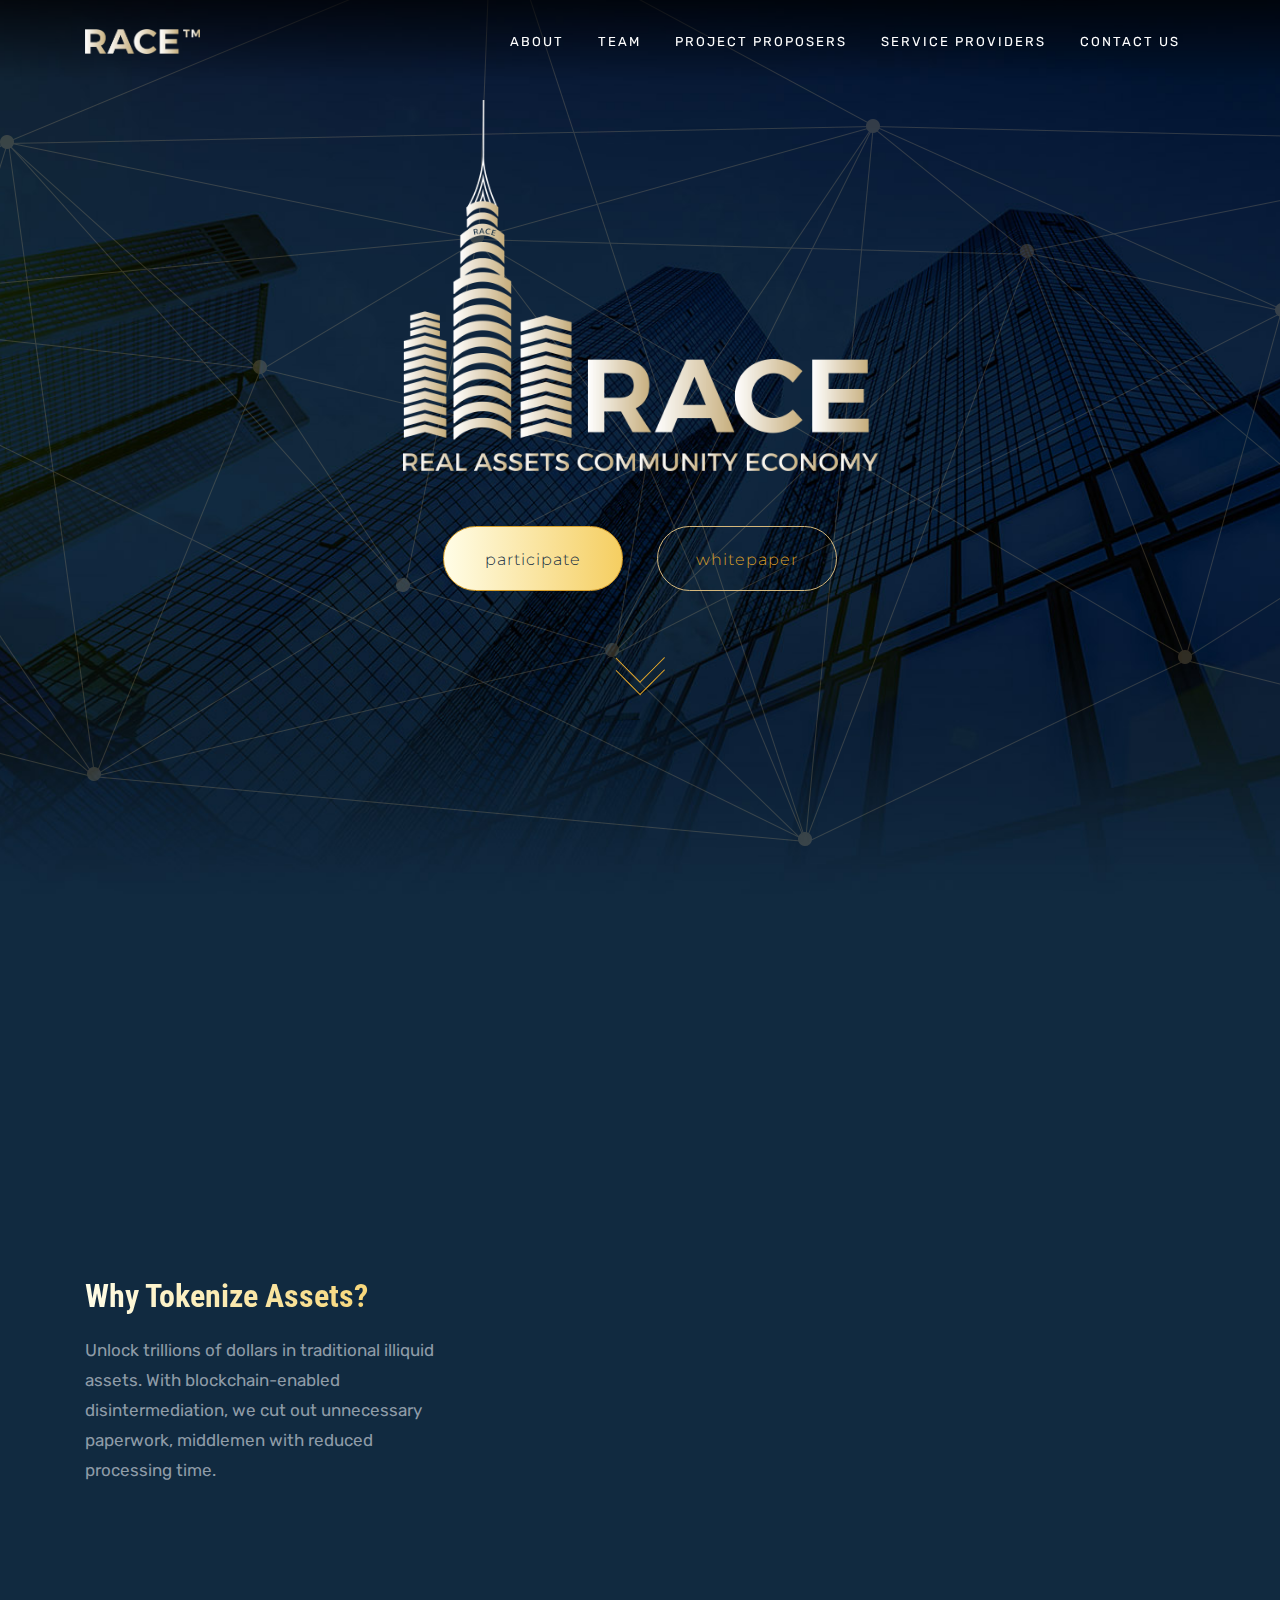
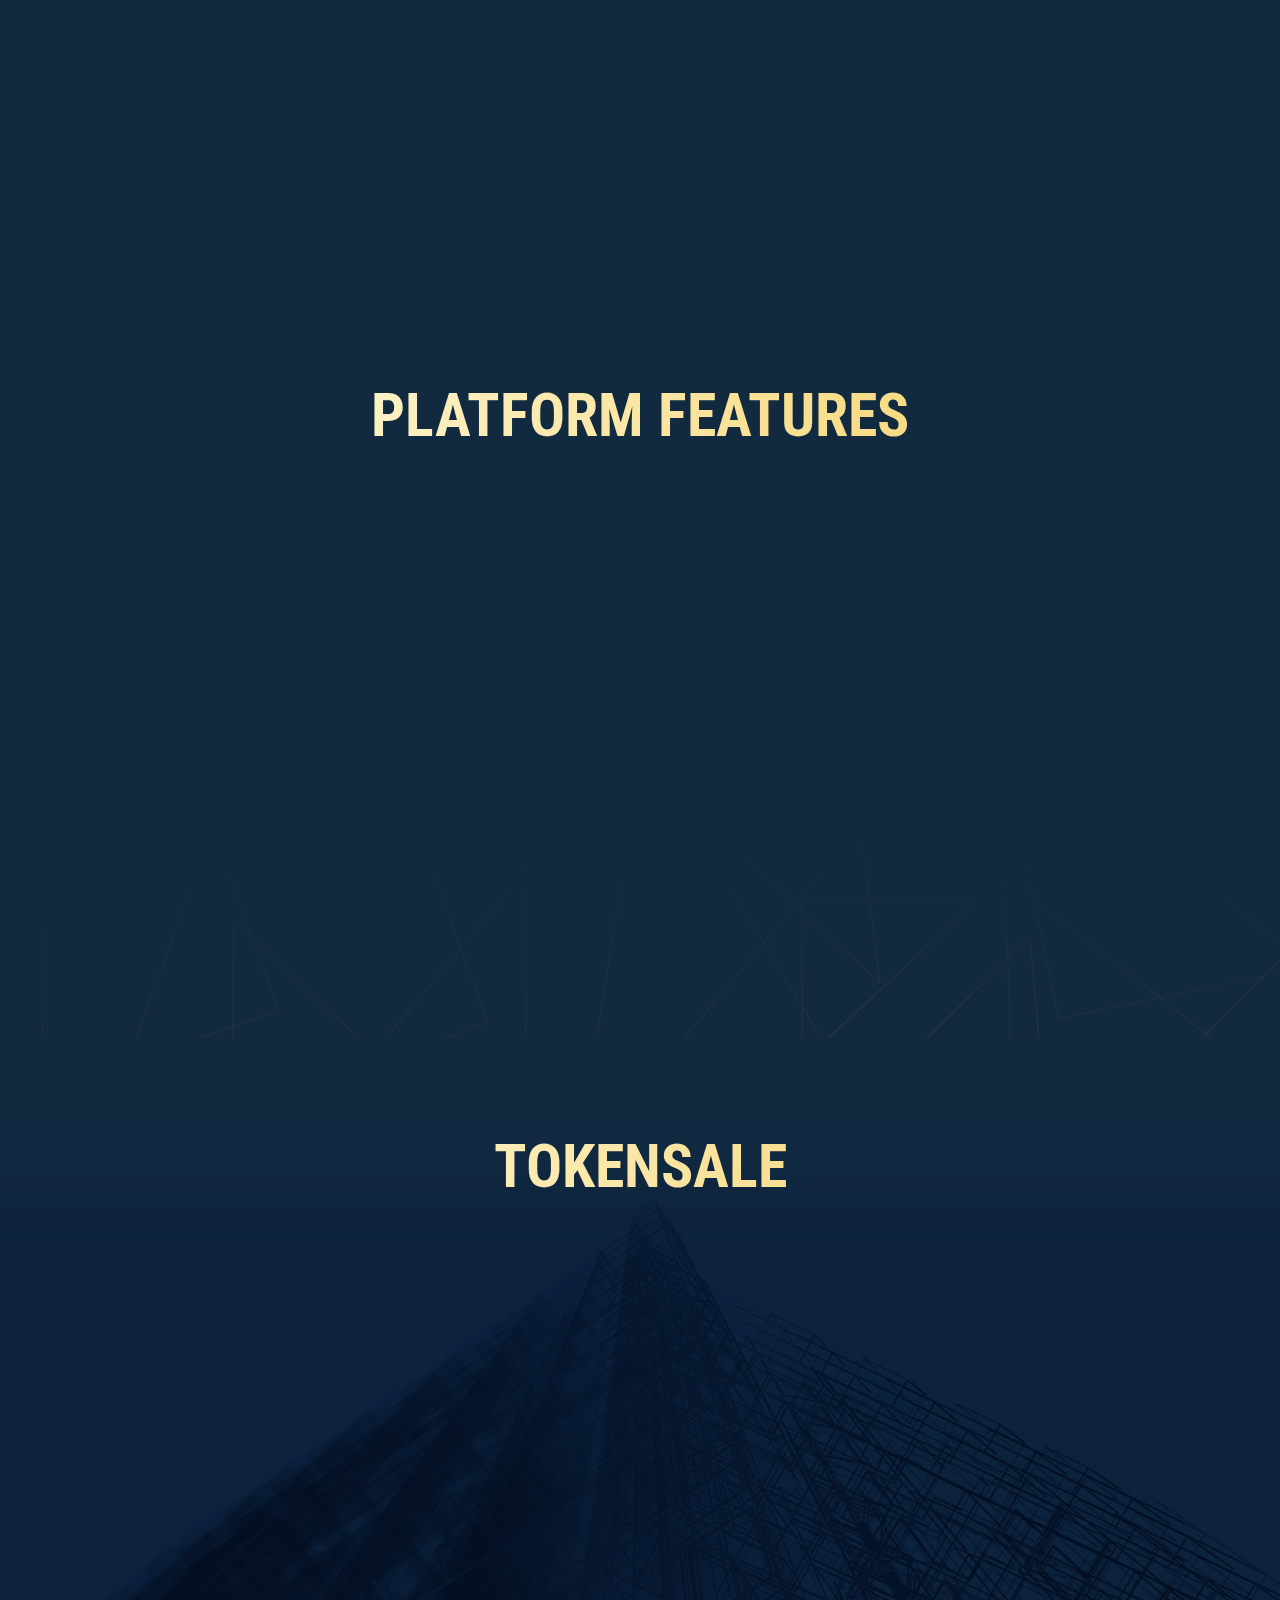
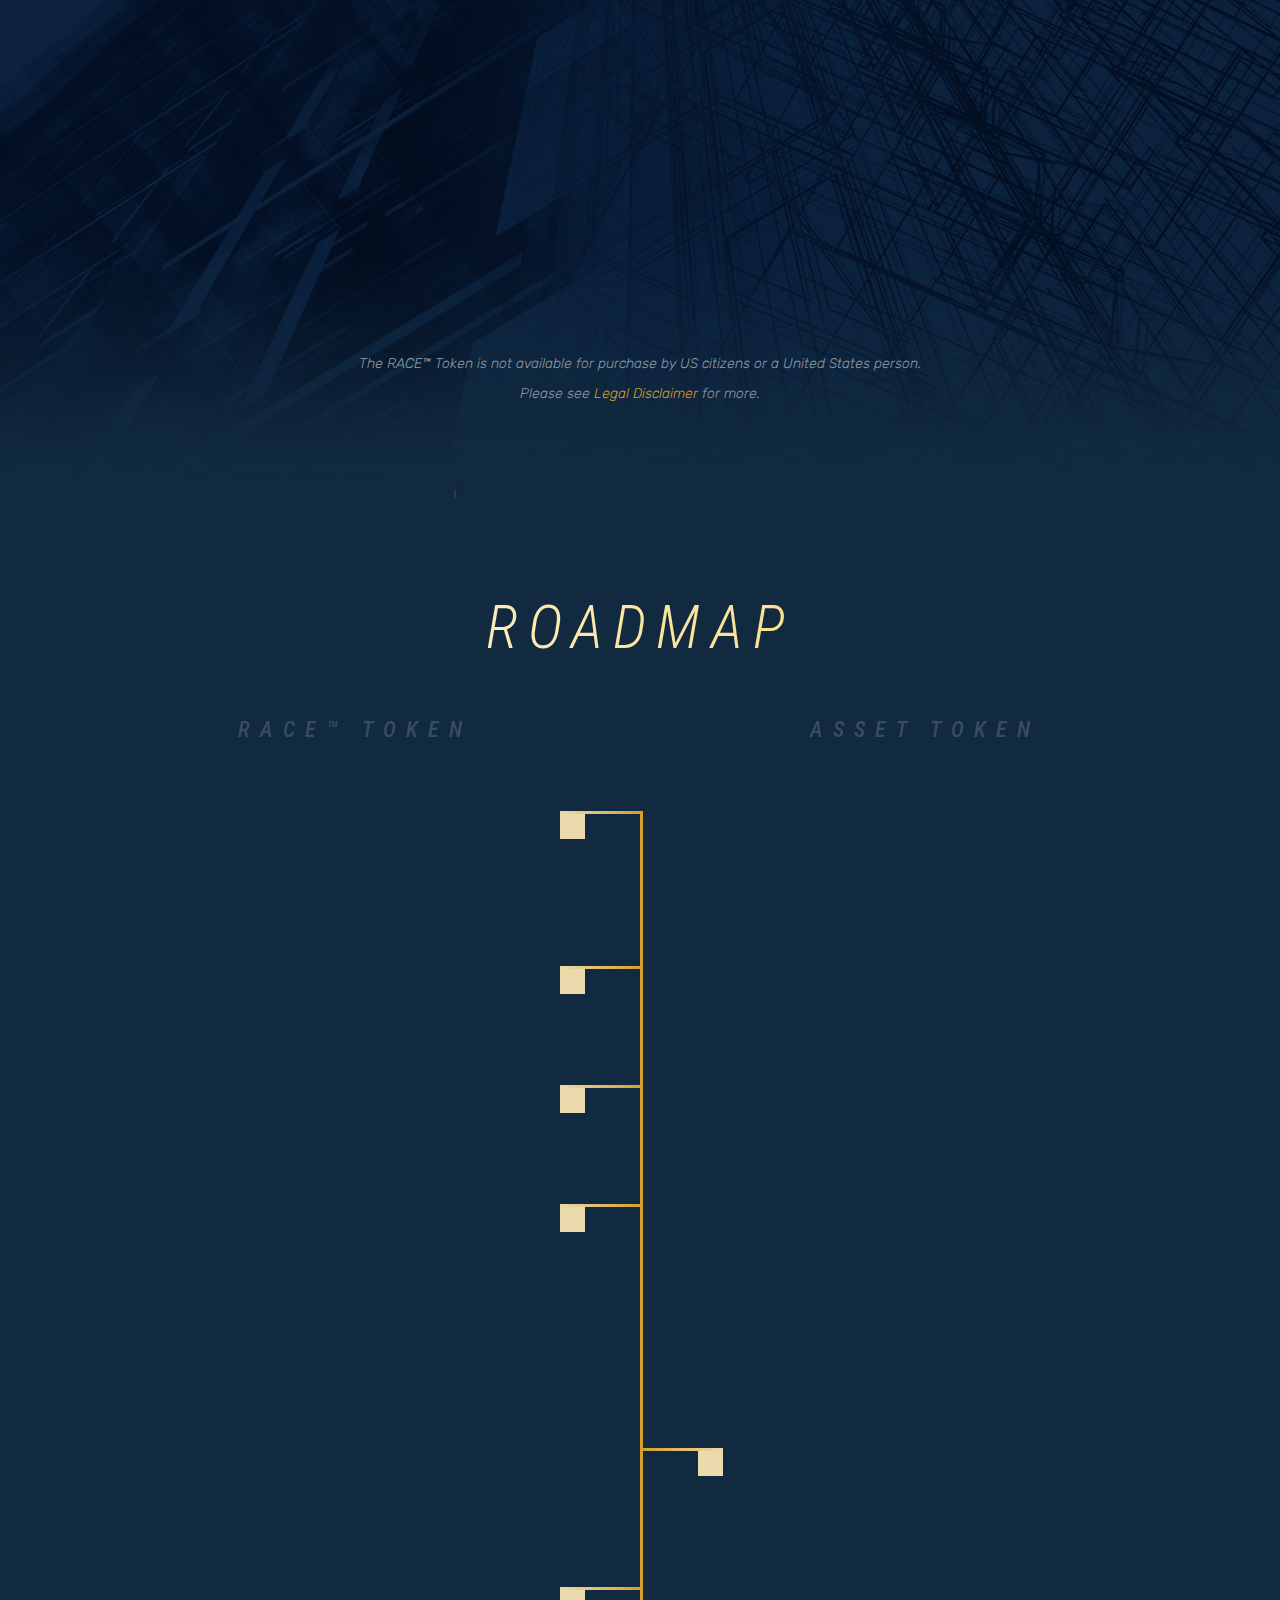
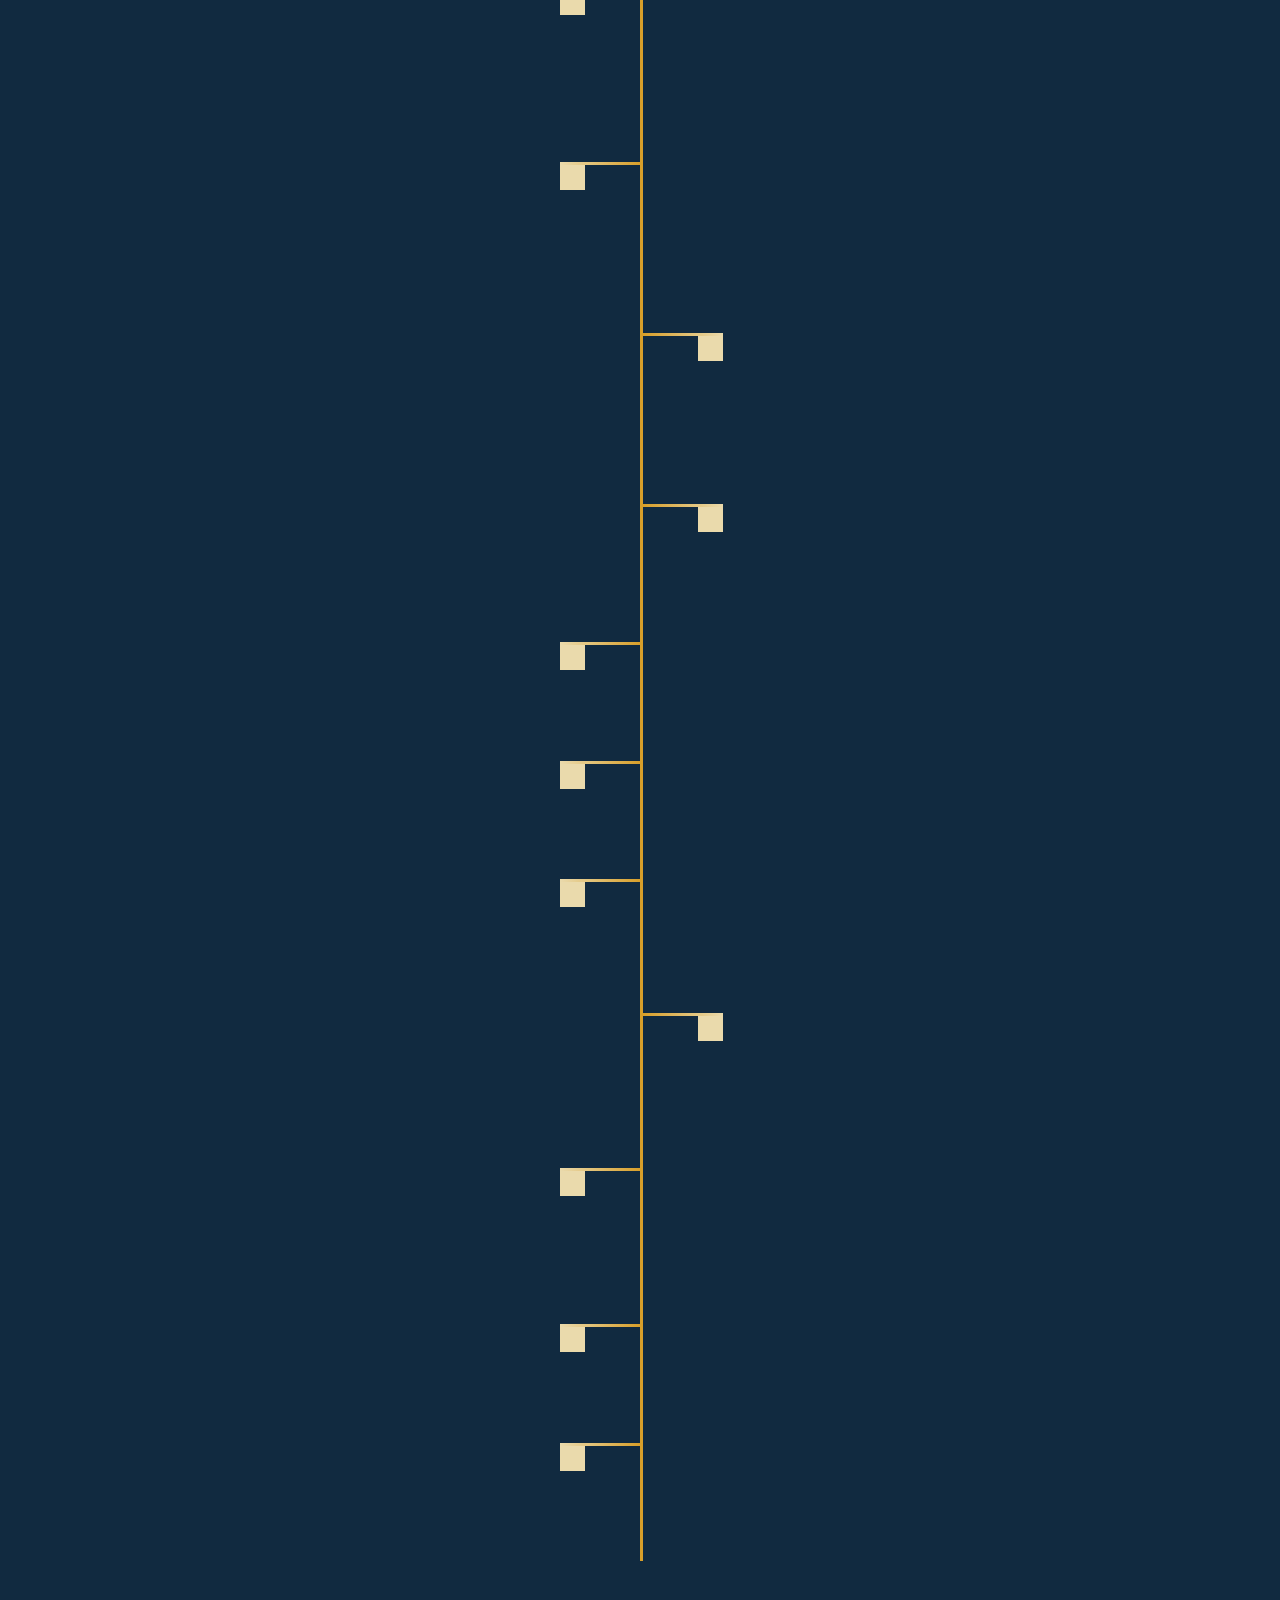
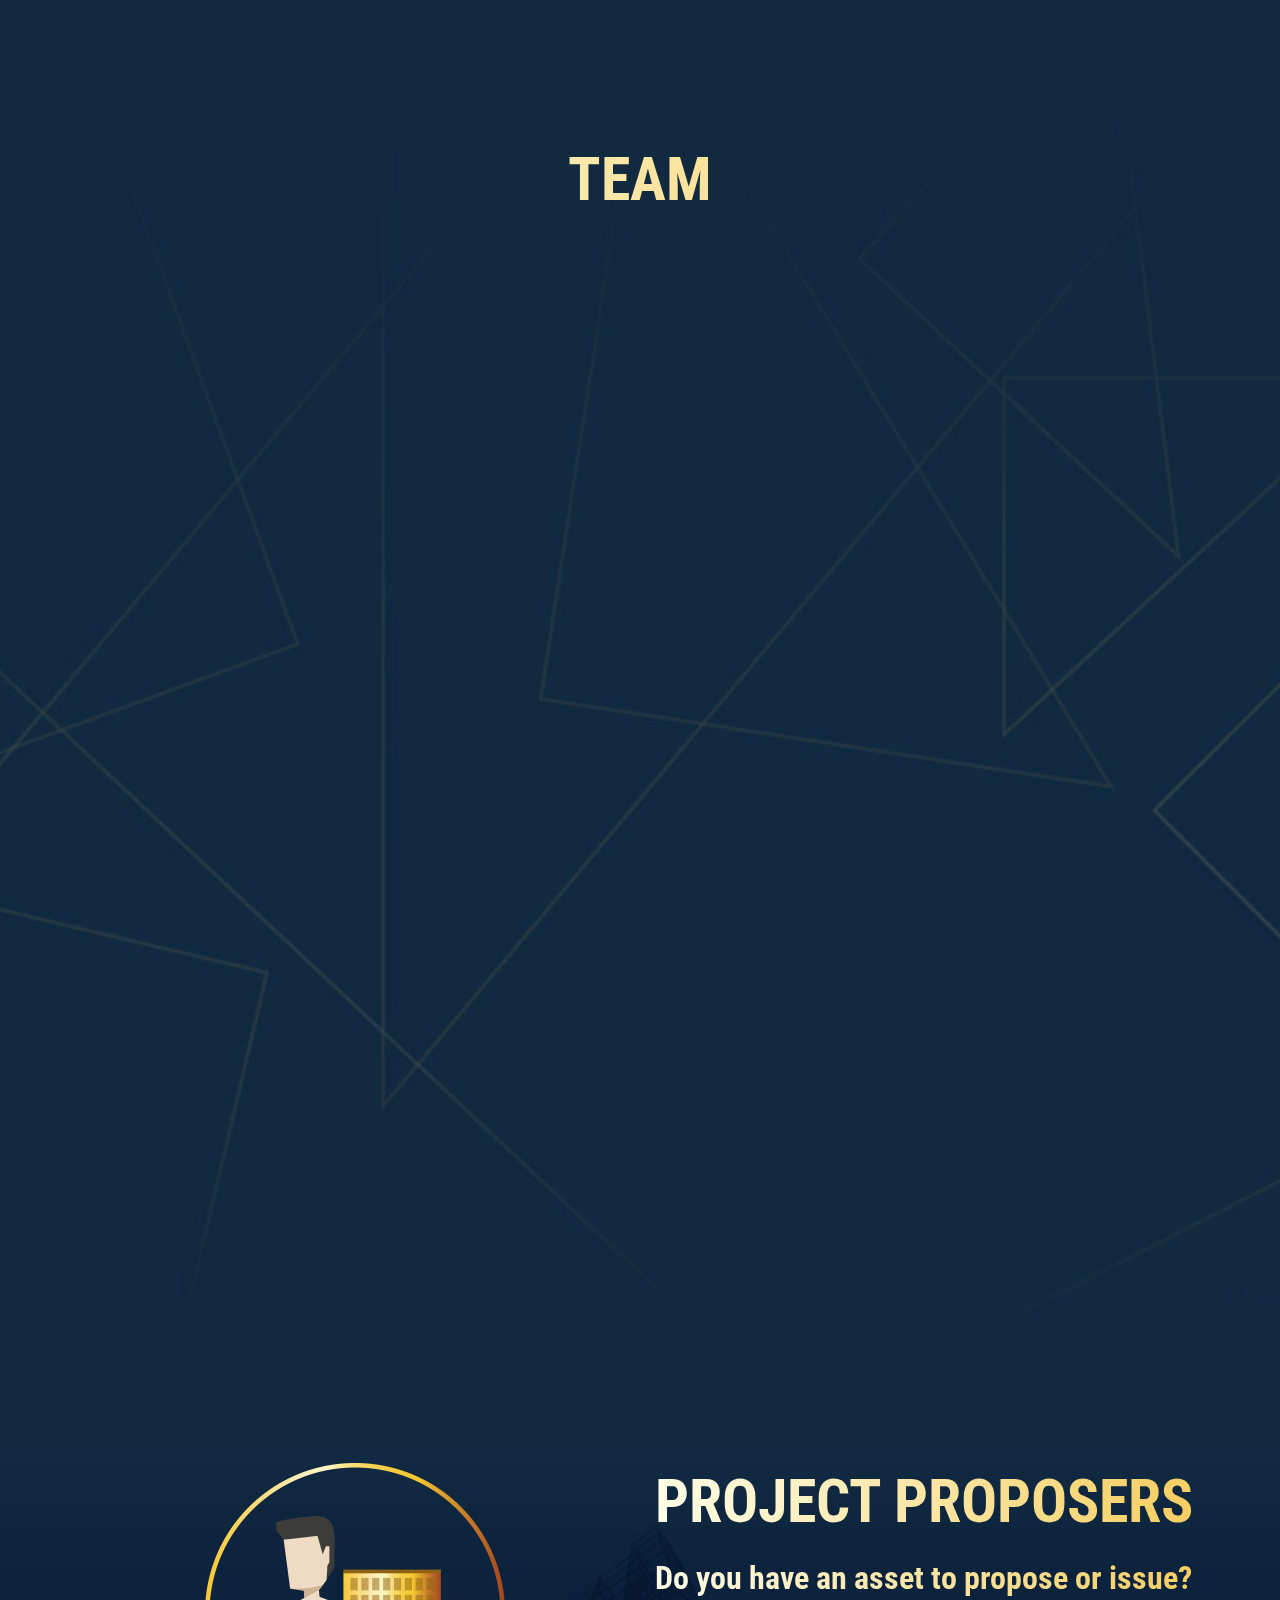
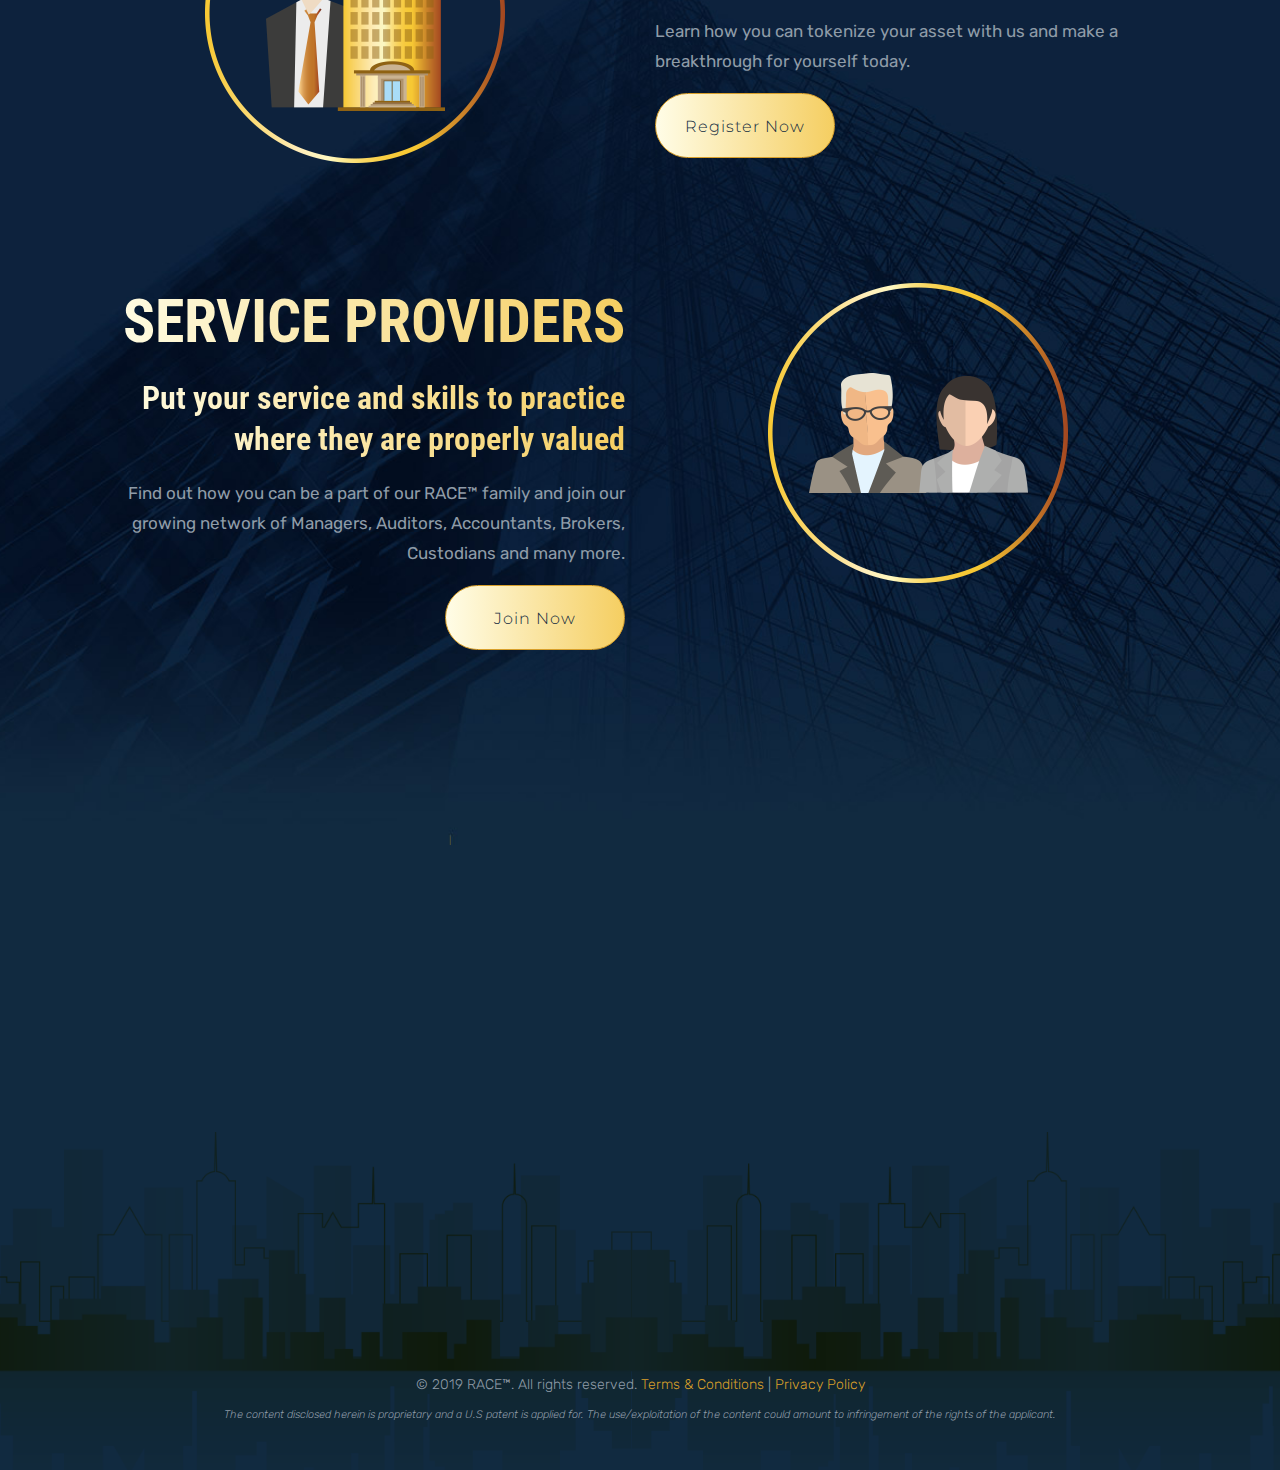
==== index.html @ c87b871a "whitepaper contact form edit 1" ====
<!DOCTYPE html>
<html>
<head>
    <meta charset="utf-8" />
    <meta http-equiv="X-UA-Compatible" content="IE=edge">
    <title>RACE™</title>
    <meta name="viewport" content="width=device-width, initial-scale=1">
    <!-- Bootstrap & Jquery -->
    <link rel="stylesheet" href="https://maxcdn.bootstrapcdn.com/bootstrap/4.1.3/css/bootstrap.min.css">
    <script src="https://ajax.googleapis.com/ajax/libs/jquery/1.11.0/jquery.min.js"></script>
    <script src="https://maxcdn.bootstrapcdn.com/bootstrap/4.1.3/js/bootstrap.min.js"></script>

    <!-- Fonts & FontAwesome -->
    <link href="https://fonts.googleapis.com/css?family=Roboto+Condensed:400,400i,700" rel="stylesheet">
    <link href="https://fonts.googleapis.com/css?family=Rubik" rel="stylesheet">
    <link href="https://fonts.googleapis.com/css?family=Montserrat:300" rel="stylesheet">
    <link rel="stylesheet" href="https://use.fontawesome.com/releases/v5.6.3/css/all.css" integrity="sha384-UHRtZLI+pbxtHCWp1t77Bi1L4ZtiqrqD80Kn4Z8NTSRyMA2Fd33n5dQ8lWUE00s/" crossorigin="anonymous">

    <link href="style.css" rel="stylesheet" type="text/css" />
    <link href="animate.css" rel="stylesheet" type="text/css" />
    <link href="magnific-popup.css" rel="stylesheet">
    <link href="sidemenu.css" rel="stylesheet">
    <link href="flexslider.css" rel="stylesheet" type="text/css" />
    <link href="media-queries.css" rel="stylesheet">
    <link rel="shortcut icon" type="image/png" href="img/favicon.png"/>


<style>

.white-popup {
  position: relative;
  background: url(img/popup-pattern-bottom.png) no-repeat bottom center;
  background-color: #112a40;
  background-size: contain;
	width: auto;
	max-width: 750px;
	margin: 25px auto;
  padding: 25px;
  padding-top: 45px;
  padding-bottom: 200px;
}

.white-popup h3 {color:#d89f2a;}
.white-popup p {font-size: 14px;}

#subscribe, #proposers-popup, #service-popup  {
  max-width: 555px !important;
  padding-bottom: 120px !important;
}

.mfp-bg {
	background: #111;
}
.mfp-close-btn-in .mfp-close {
	color: #d89f2a;
}
.mfp-close {
	font-size: 36px;
}

</style>

<!-- Add sidemenu -->
<script>
(function($){
	// Menu Functions
	$(document).ready(function(){
  	$('#menuToggle').click(function(e){
    	var $parent = $(this).parent('nav');
      $parent.toggleClass("open");
      var navState = $parent.hasClass('open') ? "hide" : "show";
      $(this).attr("title", navState + " navigation");
			// Set the timeout to the animation length in the CSS.
			setTimeout(function(){
				console.log("timeout set");
				$('#menuToggle > span').toggleClass("navClosed").toggleClass("navOpen");
			}, 200);
    	e.preventDefault();
  	});
  });
})(jQuery);

          function closeSidebar(e) {
            var obj = event.target;
            var $parent = $('nav');
            $parent.toggleClass("open");
            var navState = $parent.hasClass('open') ? "hide" : "show";
            $(obj).attr("title", navState + " navigation");
            setTimeout(function () {
              $('#menuToggle > span').toggleClass("navClosed").toggleClass("navOpen");
            }, 200);
          }

   </script>

</head>
<body>
  
<!------------ Navigation start ------------>
<header>
  <div class="container">
    <a href="#home"><div id="logo"><img src="img/logo.png" alt=""></div></a>
    <ul id="menu">
      <li><a href="#about">About</a></li>
      <!--<li><a href="#media">Media</a></li>-->
      <li><a href="#team">Team</a></li>
      <li><a href="#proposers">Project Proposers</a></li>
      <li><a href="#service">Service Providers</a></li>
      <li><a href="#contact">Contact Us</a></li>
    </ul>
    <nav> 
      <a href="" id="menuToggle" title="show menu"><span class="navClosed"></span></a> 
      <a href="#about" onclick="closeSidebar(this)">About</a>
      <!--<a href="#media" onclick="closeSidebar(this)">Media</a>-->
      <a href="#team" onclick="closeSidebar(this)">Team</a>
      <a href="#proposers" onclick="closeSidebar(this)">Project Proposers</a>
      <a href="#service" onclick="closeSidebar(this)">Service Providers</a>
      <a href="#contact" onclick="closeSidebar(this)">Contact Us</a>
    </nav>
  </div>
</header>
<!------------ Navigation end ------------>

<!------------ Home start ------------>
<div id="home">
  <div class="container">
    <div id="moving-pattern"></div>
    <div class="home-wrapper">
      <img src="img/logo-big.png" class="wow fadeInUp" data-wow-delay="0.6s"alt="">
      <br>
      <ul class="home-btn">
        <li><a href="#subscribe" class="btn wow fadeInUp participate-popup" data-wow-delay="0.9s">participate</a></li>
        <li><a href="#whitepaper" class="btn blank-btn open-popup-link wow fadeInUp" data-wow-delay="0.9s">whitepaper</a></li>
      </ul>
      <br><br><br>
      <div class="arrow-down wow fadeInUp" data-wow-delay="0.9s"><a href="#about"><img class="vert-move3" src="img/arrow-down.png" alt=""></a></div>
    </div>
  </div>
</div>
<!------------ Home end ------------>

<!------------ About start ------------>
<section id="about">
  <div class="container">
    <div class="row">
      <div class="col-lg-4 col-md-4 v-pad">
        <h1 class="wow fadeInLeft" data-wow-delay="0.3s">About</h1>
      </div>
      <div class="col-lg-8 col-md-8 v-pad wow fadeInRight" data-wow-delay="0.6s">
        <h2>RACE™ brings to you the power of the community</h2>
        <br>
        <h3>We are building a collaborative digital momentum of moving real estate investments online. We want people to be self-sufficient, to actually be in control of what we want and advance exponentially towards our endeavours.</h3>
      </div>
    </div>
    <br><br>
    <div class="row">
      <div class="col-lg-4 col-md-6 v-pad">
        <br><br>
        <h2>Why Tokenize Assets?</h2>
        <br>
        <p>Unlock trillions of dollars in traditional illiquid assets. With blockchain-enabled disintermediation, we cut out unnecessary paperwork, middlemen with reduced processing time.</p>
      </div>
      <div class="col-lg-4 col-md-6 v-pad">
        <div class="about-col wow fadeInRight" data-wow-delay="0.3s">
          <div class="about-icon"><img src="img/icon-1.png" alt=""></div>
          <div class="about-title">
            <h3>Faster and Simpler Settlement</h3>
          </div>
          <div style="clear:both"></div>
          <p class="small-font">Digitization and blockchain technology makes the entire dealing process faster and secure. There is less capital lock up, more profits and a bypass across traditional choke points.</p>
        </div>
      </div>
      <div class="col-lg-4 col-md-6 v-pad">
        <div class="about-col wow fadeInRight" data-wow-delay="0.6s">
          <div class="about-icon"><img src="img/icon-2.png" alt=""></div>
          <div class="about-title">
            <h3>Lower<br>Transactional Fees</h3>
          </div>
          <div style="clear:both"></div>
          <p class="small-font">We significantly reduce cost of transactions that would otherwise hinder or discourage change of ownership and profit reduction.</p>
        </div>
      </div>
      <div class="col-lg-4 col-md-6 v-pad">
        <div class="about-col wow fadeInLeft" data-wow-delay="0.3s">
          <div class="about-icon"><img src="img/icon-3.png" alt=""></div>
          <div class="about-title">
            <h3>Fractionalisation</h3>
          </div>
          <div style="clear:both"></div>
          <p class="small-font">Access to institutional grade products that often carry higher return on investment is now made available at a lower price to entry.</p>
        </div>
      </div>
      <div class="col-lg-4 col-md-6 v-pad">
        <div class="about-col wow fadeInUp" data-wow-delay="0.3s">
          <div class="about-icon"><img src="img/icon-4.png" alt=""></div>
          <div class="about-title">
            <h3>Higher<br>Liquidity</h3>
          </div>
          <div style="clear:both"></div>
          <p class="small-font">Assets at a fraction of the initial cost and commitment plus a constantly open market mean increased affordability, driving token trading volume.</p>
        </div>
      </div>
      <div class="col-lg-4 col-md-6 v-pad">
        <div class="about-col wow fadeInRight" data-wow-delay="0.3s">
          <div class="about-icon"><img src="img/icon-5.png" alt=""></div>
          <div class="about-title">
            <h3>Transparent and Anti-Fraud System</h3>
          </div>
          <div style="clear:both"></div>
          <p class="small-font">Falsify transparent transaction information on the blockchain is virtually impossible.</p>
        </div>
      </div>
    </div>
  </div>
</section>
<!------------ About end ------------>
<section class="features" style="padding-top:0px; padding-bottom: 0px;">
  <div class="container">
    <h1>Platform Features</h1>
    <br><br>
    <div class="row">
      <div class="col-lg-3 col-md-6 col-sm-6 v-pad wow fadeInUp" data-wow-delay="0.3s">
        <img src="img/feature-1.png" alt="">
        <br><br>
        <h3>Asset Tokenization and Issuance</h3>
      </div>
      <div class="col-lg-3 col-md-6 col-sm-6 v-pad wow fadeInUp" data-wow-delay="0.6s">
        <img src="img/feature-2.png" alt="">
        <br><br>
        <h3>Asset Management</h3>
      </div>
      <div class="col-lg-3 col-md-6 col-sm-6 v-pad wow fadeInUp" data-wow-delay="0.9s">
        <img src="img/feature-3.png" alt="">
        <br><br>
        <h3>RACE™ Token Asset Exchange</h3>
      </div>
      <div class="col-lg-3 col-md-6 col-sm-6 v-pad wow fadeInUp" data-wow-delay="1.2s">
        <img src="img/feature-4.png" alt="">
        <br><br>
        <h3>Asset Trading</h3>
      </div>
    </div>
  </div>
</section>

<!------------ Media start ------------>
<section id="media">
  <div class="container">
    <!--<div class="flex-container wow fadeInUp" data-wow-delay="0.3s">
      <div class="flexslider">
        <ul class="slides">
          <li>
            <div class="row">
              <div class="col-lg-7 col-md-7 col-sm-12 v-pad">
                <div class="media-video"><img src="img/video-thumb.jpg" alt=""></div>
                <div style="clear:both;"></div>
              </div>
              <div class="col-lg-5 col-md-5 col-sm-12 v-pad">
                <div class="media-title"><h2>Lorem Ipsum Dolor Sit Amet Consectetur</h2></div>
              </div>
            </div>
          </li>
          <li>
            <div class="row">
              <div class="col-lg-7 col-md-7 col-sm-12 v-pad">
                <div class="media-video"><img src="img/video-thumb.jpg" alt=""></div>
                <div style="clear:both;"></div>
              </div>
              <div class="col-lg-5 col-md-5 col-sm-12 v-pad">
                <div class="media-title"><h2>Lorem Ipsum Dolor Sit Amet Consectetur</h2></div>  
              </div>
            </div>
          </li>
        </ul>
      </div>
    </div>  
    <br><br><br><br>
    <h3 class="featured-text" style="text-align:center;">Featured On</h3>
    <br>
    <div class="row">
      <div class="col-lg-3 col-md-3 col-sm-6 col-6 v-pad wow fadeInUp" data-wow-delay="0.3s">
        <img src="img/media-logo.jpg" alt="">
      </div>
      <div class="col-lg-3 col-md-3 col-sm-6 col-6 v-pad wow fadeInUp" data-wow-delay="0.6s">
        <img src="img/media-logo.jpg" alt="">
      </div>
      <div class="col-lg-3 col-md-3 col-sm-6 col-6 v-pad wow fadeInUp" data-wow-delay="0.9s">
        <img src="img/media-logo.jpg" alt="">
      </div>
      <div class="col-lg-3 col-md-3 col-sm-6 col-6 v-pad wow fadeInUp" data-wow-delay="1.2s">
        <img src="img/media-logo.jpg" alt="">
      </div>
    </div>
    <br><br><br>-->
    <div class="mailing-list wow fadeInUp" data-wow-delay="0.3s"><a href="#subscribe" class="btn open-popup-link">Subscribe to our mailing list</a></div>
  </div>
</section>
<!------------ Media end ------------>

<!------------ Tokensale start ------------>
<section class="tokensale">
  <div class="container">
    <h1 style="text-align: center;">Tokensale</h1>
    <br><br>
    <div class="tokensale-table wow fadeInUp" data-wow-delay="0.3s">
      <table>
        <tr valign="top">
          <td>Token</td>
          <td>RACE™ Tokens (RACE™)</td>
        </tr>
        <tr valign="top">
          <td>Total Supply</td>
          <td>620,000,000 RACE™</td>
        </tr>
        <tr valign="top">
          <td>Tokens for Sale</td>
          <td>248,000,000 RACE™ (40%)</td>
        </tr>
        <tr valign="top">
          <td>Reserved Tokens</td>
          <td>372,000,000 RACE™ (60%)</td>
        </tr>
        <tr valign="top">
          <td>Token Price</td>
          <td>US$0.0781</td>
        </tr>
        <tr valign="top">
          <td>Hard Cap</td>
          <td>US$19.375M</td>
        </tr>
        <tr valign="top">
          <td>Currencies Accepted</td>
          <td>USD, ETH</td>
        </tr>
        <tr valign="top">
          <td>Min. Purchase</td>
          <td>8000 RACE™ (~US$500)</td>
        </tr>
        <tr valign="top">
          <td>Pre-sale Date</td>
          <td>26 Apr 2020</td>
        </tr>
        <tr valign="top">
          <td>Pre-sale Bonus</td>
          <td>10%</td>
        </tr>
        <tr valign="top">
          <td>Public Sale Date</td>
          <td>26 May 2020</td>
        </tr>
        <tr valign="top">
          <td>Countries Restricted</td>
          <td>USA, China</td>
        </tr>
      </table>
    </div>
    <br>
    <p class="small-font" style="font-style: italic; text-align: center;">The RACE™ Token is not available for purchase by US citizens or a United States person. <br>Please see <a href="#disclaimer" class="orange-text open-popup-link">Legal Disclaimer</a> for more.</p>
  </div>
  <div class="coin-left wow fadeInUp" data-wow-delay="0.6s"><img src="img/coin-left.png" class="vert-move" alt=""></div>
  <div class="coin-right wow fadeInUp" data-wow-delay="0.6s"><img src="img/coin-right.png" class="vert-move2" alt=""></div>
</section>
<!------------ Tokensale end ------------>

<!------------ Roadmap start ------------>
<section id="roadmap">
  <div class="container">
    <!--<div class="row">
      <div class="col-lg-4 col-md-4 col-sm-12 v-pad">
        <div class="roadmap-title"><img src="img/text-roadmap.png" alt=""></div>
        <div class="roadmap-title-s wow fadeInUp" data-wow-delay="0.3s"><h3>Roadmap</h3></div>
      </div> 
      <div class="col-lg-8 col-md-8 col-sm-12 v-pad building-pad wow fadeInUp" data-wow-delay="0.3s">
        <div class="row">
          <div class="col-lg-3 col-md-3 col-sm-3 col-3 v-pad roadmap-building wow fadeInUp" data-wow-delay="0.6s">
            <img src="img/roadmap-building.png" alt="">
          </div> 
          <div class="col-lg-9 col-md-9 col-sm-9 col-9 v-pad roadmap-info wow fadeInRight" data-wow-delay="0.6s">
            <h2>2018</h2>
            <table>
              <tr valign="top">
                <td>Q4</td>
                <td>Smart Contract Development for RACE™ Token and Asset Tokens, Technical Architecture Design</td>
              </tr>
            </table>
          </div> 
        </div>
        <div class="row">
          <div class="col-lg-3 col-md-3 col-sm-3 col-3 v-pad roadmap-building wow fadeInUp" data-wow-delay="0.6s">
            <img src="img/roadmap-building.png" alt="">
          </div> 
          <div class="col-lg-9 col-md-9 col-sm-9 col-9 v-pad roadmap-info wow fadeInRight" data-wow-delay="0.6s">
            <h2>2019</h2>
            <table>
              <tr valign="top">
                <td>Q1</td>
                <td>Private Sale</td>
              </tr>
              <tr valign="top">
                <td>Q2</td>
                <td>Public Sale</td>
              </tr>
              <tr valign="top">
                <td>Q3</td>
                <td>Platform Closed Beta testing for stakeholders, first project on RACE™ Platform</td>
              </tr>
              <tr valign="top">
                <td>Q4</td>
                <td>UI / UX Overhaul, onboard more stakeholders / partnerships, Asset Token Exchange  Development</td>
              </tr>
            </table>
          </div>
        </div>
        <div class="row">
          <div class="col-lg-3 col-md-3 col-sm-3 col-3 v-pad roadmap-building wow fadeInUp" data-wow-delay="0.6s">
            <img src="img/roadmap-building.png" alt="">
          </div> 
          <div class="col-lg-9 col-md-9 col-sm-9 col-9 v-pad roadmap-info wow fadeInRight" data-wow-delay="0.6s">
            <h2>2020</h2>
            <table>
              <tr valign="top">
                <td>Q1</td>
                <td>Open Beta for RACE™ Platform and RACE™ Asset Token Exchange</td>
              </tr>
              <tr valign="top">
                <td>Q2</td>
                <td>Asset Token sale and trading on RACE™ Asset Token Exchange</td>
              </tr>
              <tr valign="top">
                <td>Q3</td>
                <td>Mobile App Version Live </td>
              </tr>
              <tr valign="top">
                <td>Q4</td>
                <td>Live RACE™ Platform and RACE™ Asset Token Exchange</td>
              </tr>
            </table>
          </div>
        </div>
        <div class="row">
          <div class="col-lg-3 col-md-3 col-sm-3 col-3 v-pad roadmap-building wow fadeInUp" data-wow-delay="0.6s">
            <img src="img/roadmap-building.png" alt="">
          </div> 
          <div class="col-lg-9 col-md-9 col-sm-9 col-9 v-pad roadmap-info wow fadeInRight" data-wow-delay="0.6s">
            <h2>2021</h2>
            <table>
              <tr valign="top">
                <td>Q1</td>
                <td>Automated reporting / tax filing services</td>
              </tr>
              <tr valign="top">
                <td>Q2</td>
                <td>Setup RACE™ Careers</td>
              </tr>
              <tr valign="top">
                <td>Q3</td>
                <td>Onboarding foreign asset tokens</td>
              </tr>
              <tr valign="top">
                <td>Q4</td>
                <td>Explore alternative class tokens and setting up RACE™ Labs</td>
              </tr>
            </table>
          </div>
        </div>
      </div>
    </div>-->
    <h1 class="featured-text" style="text-align:center; opacity: 1; font-weight: 300;">Roadmap</h1>
    <br><br>
    <div class="row" style="text-align:center;">
      <div class="col-lg-6 col-md-6 col-6 v-pad">
        <h3 class="featured-text">RACE™ TOKEN</h3>
      </div>
      <div class="col-lg-6 col-md-6 col-6 v-pad">
        <h3 class="featured-text">ASSET TOKEN</h3>
      </div>
    </div>
    <br><br><br>
    <div class="row">
      <div class="col-lg-6 col-md-6 col-6 v-pad" style="padding-top:0px;">
        <div class="row flex-column-reverse flex-sm-row">
          <div class="col-lg-10 col-md-9 col-sm-9 col-12 v-pad roadmap-info wow fadeInLeft" data-wow-delay="0.3s" style="text-align:right;">
            <h2>Q1 - 2019</h2>
            <br>
            <p>RACE™ Conceptualisation and Whitepaper completed</p>
            <br>
            <p>Seed Funded</p>
          </div>
          <div class="col-lg-2 col-md-3 col-sm-3 col-12 v-pad branch-l">
            <div class="line-l"></div>
            <div class="roadmap-square"></div>
          </div>
        </div>
      </div>
      <div class="col-lg-6 col-md-6 col-6 v-pad v-line" style="padding-top:0px;"></div>
    </div>
    <div class="row">
      <div class="col-lg-6 col-md-6 col-6 v-pad" style="padding-top:0px;">
        <div class="row flex-column-reverse flex-sm-row">
          <div class="col-lg-10 col-md-9 col-sm-9 col-12 v-pad roadmap-info  wow fadeInLeft" data-wow-delay="0.3s" style="text-align:right;">
            <h2>Q2 - 2019</h2>
            <br>
            <p>Provisional Patent Filed</p>
          </div>
          <div class="col-lg-2 col-md-3 col-sm-3 col-12 v-pad branch-l">
            <div class="line-l"></div>
            <div class="roadmap-square"></div>
          </div>
        </div>
      </div>
      <div class="col-lg-6 col-md-6 col-6 v-pad v-line" style="padding-top:0px;"></div>
    </div>
    <div class="row">
      <div class="col-lg-6 col-md-6 col-6 v-pad" style="padding-top:0px;">
        <div class="row flex-column-reverse flex-sm-row">
          <div class="col-lg-10 col-md-9 col-sm-9 col-12 v-pad roadmap-info  wow fadeInLeft" data-wow-delay="0.3s" style="text-align:right;">
            <h2>Q1 - 2020</h2>
            <br>
            <p>Private Sale of RACE™ Tokens</p>
          </div>
          <div class="col-lg-2 col-md-3 col-sm-3 col-12 v-pad branch-l">
            <div class="line-l"></div>
            <div class="roadmap-square"></div>
          </div>
        </div>
      </div>
      <div class="col-lg-6 col-md-6 col-6 v-pad v-line" style="padding-top:0px;"></div>
    </div>
    <div class="row">
      <div class="col-lg-6 col-md-6 col-6 v-pad" style="padding-top:0px;">
        <div class="row flex-column-reverse flex-sm-row">
          <div class="col-lg-10 col-md-9 col-sm-9 col-12 v-pad roadmap-info  wow fadeInLeft" data-wow-delay="0.3s" style="text-align:right;">
            <h2>Q2 - 2020</h2>
            <br>
            <p>Public Sale of RACE™ Tokens</p>
	    <br>
	    <p>Onboard Investors and Project Proposers</p>
	    <br>
	    <p>UI & UX Version 1</p>
	    <br>
	    <p>Platform Closed for Beta Testing for Stakeholders</p>
          </div>
          <div class="col-lg-2 col-md-3 col-sm-3 col-12 v-pad branch-l">
            <div class="line-l"></div>
            <div class="roadmap-square"></div>
          </div>
        </div>
      </div>
      <div class="col-lg-6 col-md-6 col-6 v-pad v-line" style="padding-top:0px;"></div>
    </div>
    <div class="row">
      <div class="col-lg-6 col-md-6 col-6 v-pad"></div>
      <div class="col-lg-6 col-md-6 col-6 v-pad v-line">
        <div class="row">
          <div class="col-lg-2 col-md-3 col-sm-3 col-12 v-pad branch-r">
            <div class="line-r"></div>
            <div class="roadmap-square"></div>
          </div>
          <div class="col-lg-10 col-md-9 col-sm-9 col-12 v-pad roadmap-info  wow fadeInRight" data-wow-delay="0.3s">
            <h2>Q2 to Q3 - 2020</h2>
            <br>
            <p>Regulatory submission and approval of Digitised Asset platform (Singapore)</p>
          </div>
        </div>
      </div>
    </div>
    <div class="row">
      <div class="col-lg-6 col-md-6 col-6 v-pad" style="padding-top:0px;">
        <div class="row flex-column-reverse flex-sm-row">
          <div class="col-lg-10 col-md-9 col-sm-9 col-12 v-pad roadmap-info  wow fadeInLeft" data-wow-delay="0.3s" style="text-align:right;">
            <h2>Q3 - 2020</h2>
            <br>
            <p>Asset Token Exchange Development</p>
            <br>
            <p>Onboard More Stakeholders and Foster Partnerships With Service Providers</p>
          </div>
          <div class="col-lg-2 col-md-3 col-sm-3 col-12 v-pad branch-l">
            <div class="line-l"></div>
            <div class="roadmap-square"></div>
          </div>
        </div>
      </div>
      <div class="col-lg-6 col-md-6 col-6 v-pad v-line" style="padding-top:0px;"></div>
    </div>
    <div class="row">
      <div class="col-lg-6 col-md-6 col-6 v-pad" style="padding-top:0px;">
        <div class="row flex-column-reverse flex-sm-row">
          <div class="col-lg-10 col-md-9 col-sm-9 col-12 v-pad roadmap-info wow fadeInLeft" data-wow-delay="0.3s" style="text-align:right;">
            <h2>Q4 - 2020</h2>
            <br>
            <p>Launch Beta Test Net for RACE Platform</p>
            <br>
            <p>Mobile APP version Live</p>
          </div>
          <div class="col-lg-2 col-md-3 col-sm-3 col-12 v-pad branch-l">
            <div class="line-l"></div>
            <div class="roadmap-square"></div>
          </div>
        </div>
      </div>
      <div class="col-lg-6 col-md-6 col-6 v-pad v-line" style="padding-top:0px;"></div>
    </div>
    <div class="row">
      <div class="col-lg-6 col-md-6 col-6 v-pad"></div>
      <div class="col-lg-6 col-md-6 col-6 v-pad v-line">
        <div class="row">
          <div class="col-lg-2 col-md-3 col-sm-3 col-12 v-pad branch-r">
            <div class="line-r"></div>
            <div class="roadmap-square"></div>
          </div>
          <div class="col-lg-10 col-md-9 col-sm-9 col-12 v-pad roadmap-info  wow fadeInRight" data-wow-delay="0.3s">
            <h2>Q4 - 2020</h2>
            <br>
            <p>Second Asset On Boarded On The RACE Platform As A Security Token</p>
            <br>
            <p>Launch Beta Test Net for RACE Asset Token Exchange</p>
          </div>
        </div>
      </div>
    </div>
<!---start additional right column--->	  
    <div class="row">
      <div class="col-lg-6 col-md-6 col-6 v-pad"></div>
      <div class="col-lg-6 col-md-6 col-6 v-pad v-line">
        <div class="row">
          <div class="col-lg-2 col-md-3 col-sm-3 col-12 v-pad branch-r">
            <div class="line-r"></div>
            <div class="roadmap-square"></div>
          </div>
          <div class="col-lg-10 col-md-9 col-sm-9 col-12 v-pad roadmap-info  wow fadeInRight" data-wow-delay="0.3s">
            <h2>Q1 - 2021</h2>
            <br>
            <p>Asset Token Secondary Sale and Trading (on RACE Token Exchange or Third Party Security Token Exchange)</p>
          </div>
        </div>
      </div>
    </div>
<!---end additional right column--->
    <div class="row">
      <div class="col-lg-6 col-md-6 col-6 v-pad" style="padding-top:0px;">
        <div class="row flex-column-reverse flex-sm-row">
          <div class="col-lg-10 col-md-9 col-sm-9 col-12 v-pad roadmap-info  wow fadeInLeft" data-wow-delay="0.3s" style="text-align:right;">
            <h2>Q2 - 2021</h2>
            <br>
            <p>Live RACE platform and RACE Asset Token Exchange</p>
          </div>
          <div class="col-lg-2 col-md-3 col-sm-3 col-12 v-pad branch-l">
            <div class="line-l"></div>
            <div class="roadmap-square"></div>
          </div>
        </div>
      </div>
      <div class="col-lg-6 col-md-6 col-6 v-pad v-line" style="padding-top:0px;"></div>
    </div>
<!---start additional left column--->
    <div class="row">
      <div class="col-lg-6 col-md-6 col-6 v-pad" style="padding-top:0px;">
        <div class="row flex-column-reverse flex-sm-row">
          <div class="col-lg-10 col-md-9 col-sm-9 col-12 v-pad roadmap-info  wow fadeInLeft" data-wow-delay="0.3s" style="text-align:right;">
            <h2>Q3 - 2021</h2>
            <br>
            <p>Automated Reporting & Tax Filing Services</p>
          </div>
          <div class="col-lg-2 col-md-3 col-sm-3 col-12 v-pad branch-l">
            <div class="line-l"></div>
            <div class="roadmap-square"></div>
          </div>
        </div>
      </div>
      <div class="col-lg-6 col-md-6 col-6 v-pad v-line" style="padding-top:0px;"></div>
    </div>
<!---end additional left column--->
<!---start additional left column--->
    <div class="row">
      <div class="col-lg-6 col-md-6 col-6 v-pad" style="padding-top:0px;">
        <div class="row flex-column-reverse flex-sm-row">
          <div class="col-lg-10 col-md-9 col-sm-9 col-12 v-pad roadmap-info  wow fadeInLeft" data-wow-delay="0.3s" style="text-align:right;">
            <h2>Q4 - 2021</h2>
            <br>
            <p>Launch Main Net</p>
          </div>
          <div class="col-lg-2 col-md-3 col-sm-3 col-12 v-pad branch-l">
            <div class="line-l"></div>
            <div class="roadmap-square"></div>
          </div>
        </div>
      </div>
      <div class="col-lg-6 col-md-6 col-6 v-pad v-line" style="padding-top:0px;"></div>
    </div>
<!---end additional left column--->
    <div class="row">
      <div class="col-lg-6 col-md-6 col-6 v-pad"></div>
      <div class="col-lg-6 col-md-6 col-6 v-pad v-line">
        <div class="row">
          <div class="col-lg-2 col-md-3 col-sm-3 col-12 v-pad branch-r">
            <div class="line-r"></div>
            <div class="roadmap-square"></div>
          </div>
          <div class="col-lg-10 col-md-9 col-sm-9 col-12 v-pad roadmap-info  wow fadeInRight" data-wow-delay="0.3s">
            <h2>Q2 - 2022</h2>
            <br>
            <p>Onboarding Asset Tokens On New International Locations</p>
            <br>
            <p>Exploring Alternative Class Asset Tokens e.g. Solar Parks</p>
          </div>
        </div>
      </div>
    </div>
    <div class="row">
      <div class="col-lg-6 col-md-6 col-6 v-pad" style="padding-top:0px;">
        <div class="row flex-column-reverse flex-sm-row">
          <div class="col-lg-10 col-md-9 col-sm-9 col-12 v-pad roadmap-info  wow fadeInLeft" data-wow-delay="0.3s" style="text-align:right;">
            <h2>Q2 - 2022</h2>
            <br>
            <p>RACE™ Academy</p>
            <br>
            <p>RACE™ Labs</p>
          </div>
          <div class="col-lg-2 col-md-3 col-sm-3 col-12 v-pad branch-l">
            <div class="line-l"></div>
            <div class="roadmap-square"></div>
          </div>
        </div>
      </div>
      <div class="col-lg-6 col-md-6 col-6 v-pad v-line" style="padding-top:0px;"></div>
    </div>
    <div class="row">
      <div class="col-lg-6 col-md-6 col-6 v-pad" style="padding-top:0px;">
        <div class="row flex-column-reverse flex-sm-row">
          <div class="col-lg-10 col-md-9 col-sm-9 col-12 v-pad roadmap-info  wow fadeInLeft" data-wow-delay="0.3s" style="text-align:right;">
            <h2>Q3 - 2022</h2>
            <br>
            <p>RACE™ Careers</p>
          </div>
          <div class="col-lg-2 col-md-3 col-sm-3 col-12 v-pad branch-l">
            <div class="line-l"></div>
            <div class="roadmap-square"></div>
          </div>
        </div>
      </div>
      <div class="col-lg-6 col-md-6 col-6 v-pad v-line" style="padding-top:0px;"></div>
    </div>
    <div class="row">
      <div class="col-lg-6 col-md-6 col-6 v-pad" style="padding-top:0px;">
        <div class="row flex-column-reverse flex-sm-row">
          <div class="col-lg-10 col-md-9 col-sm-9 col-12 v-pad roadmap-info  wow fadeInLeft" data-wow-delay="0.3s" style="text-align:right;">
            <h2>Q4 - 2022</h2>
            <br>
            <p>RACE™ Asset Incubator</p>
          </div>
          <div class="col-lg-2 col-md-3 col-sm-3 col-12 v-pad branch-l">
            <div class="line-l"></div>
            <div class="roadmap-square"></div>
          </div>
        </div>
      </div>
      <div class="col-lg-6 col-md-6 col-6 v-pad v-line" style="padding-top:0px;"></div>
    </div>

  </div>
</section>
<!------------ Roadmap end ------------>

<!------------ Team start ------------>
<section id="team">
  <div class="container">
    <h1>Team</h1>
    <br><br>
    <div class="row">
      <div class="col-lg-3 col-md-6 col-sm-6 col-6 v-pad wow fadeInUp" data-wow-delay="0.3s">
        <a href="#suresh" class="open-popup-link">
          <div class="team-circle">
            <div class="team-image"><img src="img/team/team-suresh.jpg" alt=""></div>
          </div>
        </a>
        <h3>Suresh Nichani &nbsp;<a href="https://www.linkedin.com/in/nichani/" target="_blank"><i class="fab fa-linkedin gold-text"></i></a></h3>
      </div> 
      <div class="col-lg-3 col-md-6 col-sm-6 col-6 v-pad wow fadeInUp" data-wow-delay="0.3s">
        <a href="#shankar" class="open-popup-link">
          <div class="team-circle">
            <div class="team-image"><img src="img/team/team-shankar-iyer.jpg" alt=""></div>
          </div>
        </a>
        <h3>Shankar Iyer &nbsp;<a href="https://www.linkedin.com/in/viteosceo/" target="_blank"><i class="fab fa-linkedin gold-text"></i></a></h3>
      </div>
      <div class="col-lg-3 col-md-6 col-sm-6 col-6 v-pad wow fadeInUp" data-wow-delay="0.3s">
        <a href="#david" class="open-popup-link">
          <div class="team-circle">
            <div class="team-image"><img src="img/team/team-david.jpg" alt=""></div>
          </div>
        </a>
        <h3>David Lynd &nbsp;<a href="https://www.linkedin.com/in/adam-david-lynd-85b569101/" target="_blank"><i class="fab fa-linkedin gold-text"></i></a></h3>
      </div>
      <div class="col-lg-3 col-md-6 col-sm-6 col-6 v-pad wow fadeInUp" data-wow-delay="0.3s">
        <a href="#suzanne" class="open-popup-link">
          <div class="team-circle">
            <div class="team-image"><img src="img/team/team-suzanne.jpg" alt=""></div>
          </div>
        </a>
        <h3>Suzanne Jones &nbsp;<a href="https://www.linkedin.com/in/suzanne-jones-29770bb/" target="_blank"><i class="fab fa-linkedin gold-text"></i></a></h3>
      </div>
      <div class="col-lg-3 col-md-6 col-sm-6 col-6 v-pad wow fadeInUp" data-wow-delay="0.3s">
        <a href="#alan" class="open-popup-link">
          <div class="team-circle">
            <div class="team-image"><img src="img/team/team-alan-bell.jpg" alt=""></div>
          </div>
        </a>
        <h3>Alan Bell &nbsp;<a href="https://www.linkedin.com/in/alan-bell-56885112/" target="_blank"><i class="fab fa-linkedin gold-text"></i></a></h3>
        <!--<p class="small-font">Chief Executive Officer</p>-->
      </div>
      <div class="col-lg-3 col-md-6 col-sm-6 col-6 v-pad wow fadeInUp" data-wow-delay="0.3s">
        <a href="#sampat" class="open-popup-link">
          <div class="team-circle">
            <div class="team-image"><img src="img/team/team-dr-sampat-shivangi.jpg" alt=""></div>
          </div>
        </a>
        <h3>Dr. Sampat Shivangi &nbsp;<a href="https://www.linkedin.com/in/dr-sampat-shivangi-a67b646/" target="_blank"><i class="fab fa-linkedin gold-text"></i></a></h3>
      </div>
      <div class="col-lg-3 col-md-6 col-sm-6 col-6 v-pad wow fadeInUp" data-wow-delay="0.3s">
        <a href="#binod" class="open-popup-link">
          <div class="team-circle">
            <div class="team-image"><img src="img/team/team-dr-binod-k-sinha.jpg" alt=""></div>
          </div>
        </a>
        <h3>Dr. Binod K. Sinha &nbsp;<a href="https://www.linkedin.com/in/binod-k-sinha-05472b9/" target="_blank"><i class="fab fa-linkedin gold-text"></i></a></h3>
      </div>
      <div class="col-lg-3 col-md-6 col-sm-6 col-6 v-pad wow fadeInUp" data-wow-delay="0.3s">
        <a href="#hari" class="open-popup-link">
          <div class="team-circle">
            <div class="team-image"><img src="img/team/team-hari-eppanapally.jpg" alt=""></div>
          </div>
        </a>
        <h3>Hari Eppanapally &nbsp;<i class="fab fa-linkedin gold-text"></i></h3>
      </div>
      <div class="col-lg-3 col-md-6 col-sm-6 col-6 v-pad wow fadeInUp" data-wow-delay="0.3s">
        <a href="#michael" class="open-popup-link">
          <div class="team-circle">
            <div class="team-image"><img src="img/team/team-michael.jpg" alt=""></div>
          </div>
        </a>
        <h3>Michael Cordone &nbsp;<a href="https://www.linkedin.com/in/michaelcordone/" target="_blank"><i class="fab fa-linkedin gold-text"></i></a></h3>
      </div>
      <div class="col-lg-3 col-md-6 col-sm-6 col-6 v-pad wow fadeInUp" data-wow-delay="0.3s">
        <a href="#nir" class="open-popup-link">
          <div class="team-circle">
            <div class="team-image"><img src="img/team/team-nir-goldberg.jpg" alt=""></div>
          </div>
        </a>
        <h3>Nir Goldberg &nbsp;<a href="https://www.linkedin.com/in/nir-goldberg-392ab41/" target="_blank"><i class="fab fa-linkedin gold-text"></i></a></h3>
      </div>
      <div class="col-lg-3 col-md-6 col-sm-6 col-6 v-pad wow fadeInUp" data-wow-delay="0.3s">
        <a href="#sreenivas" class="open-popup-link">
          <div class="team-circle">
            <div class="team-image"><img src="img/team/team-sreenivas-tanikella.jpg" alt=""></div>
          </div>
        </a>
        <h3>Sreenivas Tanikella &nbsp;<i class="fab fa-linkedin gold-text"></i></h3>
      </div>
      <div class="col-lg-3 col-md-6 col-sm-6 col-6 v-pad wow fadeInUp" data-wow-delay="0.3s">
        <a href="#vince" class="open-popup-link">
          <div class="team-circle">
            <div class="team-image"><img src="img/team/team-vince.jpg" alt=""></div>
          </div>
        </a>
        <h3>Vince Meens &nbsp;<a href="https://www.linkedin.com/in/vincemeens/" target="_blank"><i class="fab fa-linkedin gold-text"></i></a></h3>
      </div>
      <div class="col-lg-3 col-md-6 col-sm-6 col-6 v-pad wow fadeInUp" data-wow-delay="0.3s">
        <a href="#krisanth" class="open-popup-link">
          <div class="team-circle">
            <div class="team-image"><img src="img/team/team-krisanth-sivarajh.jpg" alt=""></div>
          </div>
        </a>
        <h3>Krisanth Sivarajh &nbsp;<a href="https://www.linkedin.com/in/krisanth-sivarajh/" target="_blank"><i class="fab fa-linkedin gold-text"></i></a></h3>
      </div>
      
    </div>
  </div>
</section>
<!------------ Team end ------------>

<!------------ Proposer & service providers start ------------>
<section id="proposers">
  <div class="container">
    <div class="row">
      <div class="col-lg-6 v-pad" style="text-align:center;">
        <img src="img/img-proposers.png" alt="">
      </div>
      <div class="col-lg-6 v-pad">
        <h1>Project Proposers</h1>
        <br>
        <h2>Do you have an asset to propose or issue?</h2>
        <br>
        <p>Learn how you can tokenize your asset with us and make a breakthrough for yourself today.</p>
        <br>
        <a href="#proposers-popup" class="btn open-popup-link">Register Now</a>
      </div>
    </div>
  </div>
  <section id="service">
    <div class="container">
      <div class="service-col" style="text-align:center;">
        <img src="img/img-serviceproviders.png" alt="">
      </div>
      <div class="service-col">
        <h1>Service Providers</h1>
        <br>
        <h2>Put your service and skills to practice where they are properly valued</h2>
        <br>
        <p>Find out how you can be a part of our RACE™ family and join our growing network of Managers, Auditors, Accountants, Brokers, Custodians and many more.</p>
        <br>
        <a href="#service-popup" class="btn open-popup-link">Join Now</a>
      </div>
      <div style="clear:both;"></div>
    </div>
  </section>
</section>
<!------------ Proposer & service providers start ------------>

<!------------ Contact start ------------>
<section id="contact">
  <div class="container" style="position:relative;" data-wow-delay="0.3s">
    <div class="contact-wrapper wow fadeInUp">
      <img src="img/logo-bottom.png" alt="">
      <br><br><br>
      <h2><a href="mailto:">hello@racetoken.io</a></h2>
      <br>
      <!-----hide number for now------<h3 class="orange-text">+65 xxxx xxxx</h3>
      <br><br>---->
      <ul class="social">
        <li><a href="https://www.facebook.com/racetoken" class="social-links"><i class="fab fa-facebook-f"></i></a></li>
        <li><a href="https://twitter.com/RACEToken" class="social-links"><i class="fab fa-twitter"></i></a></li>
        <li><a href="https://www.linkedin.com/company/racetoken" class="social-links"><i class="fab fa-linkedin-in"></i></a></li>
        <li><a href="https://medium.com/RACETokenio" class="social-links"><i class="fab fa-medium-m"></i></a></li>
        <!----not posted yet----<li><a href="" class="social-links"><i class="fab fa-btc"></i></a></li>---->
        <li><a href="t.me/RACEToken" class="social-links"><i class="fab fa-telegram-plane"></i></a></li>
      </ul>
    </div>
  </div>
  <div class="copyright">
    <div class="copyright-text"> <p class="small-font">© 2019 RACE™. All rights reserved. <a href="terms.html" class="orange-text" target="_blank">Terms & Conditions</a>  |  <a href="privacy-notice.html" class="orange-text" target="_blank">Privacy Policy</a></p></div>
    <br>
    <p class="small-font" style="font-size:11px; font-style: italic;">The content disclosed herein is proprietary and a U.S patent is applied for. The use/exploitation of the content could amount to infringement of the rights of the applicant.</p>
  </div>
</section>
<!------------ Contact end ------------>


<!---------- Team Popup ------------> 
<div id="team-popup" class="white-popup mfp-hide sans">
  <h2>Name Here</h2>
  <h3>Chief Executive Officer</h3>  
  <br><br>
  <p>Lorem ipsum dolor sit amet, consectetur adipiscing elit. Nullam faucibus, augue quis facilisis sagittis, ipsum augue pulvinar tellus, a vehicula eros purus a sem. Vivamus finibus purus elit, a imperdiet felis convallis at. Class aptent taciti sociosqu ad litora torquent per conubia nostra, per inceptos himenaeos. Aliquam erat volutpat. Sed id facilisis massa. Ut lectus est, venenatis auctor felis ut, bibendum mattis est. Aliquam efficitur varius enim ut lacinia.</p>  
  <br>
  <p>Proin ut aliquam mauris, ut lacinia mi. Integer ullamcorper, est vel congue bibendum, dolor lectus iaculis nisi, non tincidunt neque odio vel augue. Morbi sagittis sit amet nibh at faucibus. Nunc iaculis maximus ex, vitae pulvinar ex faucibus at. Vivamus mollis lorem nec euismod porta. Vestibulum sodales vestibulum ante, sed accumsan mauris facilisis in. Etiam ut rutrum lectus, ut lacinia nisl. Fusce sed turpis nec est eleifend tempor.</p>
</div>

<div id="suresh" class="white-popup mfp-hide sans">
  <h2>Suresh Nichani</h2>
  <!--<h3>Chief Executive Officer</h3>-->
  <br><br>
  <p>Nichani is CEO of RootCorp and Director of Nichani Investments, which is a part of the Nichani Group, a 70-year-old organization with holdings in Real Estate, Information Technology, Equities, and Motion Picture finance and distribution. Nichani graduated from the Owner/ President Management Program at the Harvard Business School and holds an M.S. in computer science from the University of Cincinnati. He founded Exinom Technologies, one of the leading systems integrators of business intelligence and data analysis solutions in the Northeastern United States. As President and CEO, Nichani led his technology company to be named by INC Magazine in the INC 500 List as one of the fastest growing companies in North America for two consecutive years in 2001 and 2002. Exinom Technologies was subsequently acquired by NEC Solutions America to merge with Niteo Partners, of which Nichani was named Chief Operating Officer. Since then, Nichani has led a number of real estate acquisitions with a focus on residential, commercial, and land properties in the United States and India.</p>
</div>

<div id="vince" class="white-popup mfp-hide sans">
  <h2>Vince Meens</h2>
  <!--<h3>Chief Executive Officer</h3>-->
  <br><br>
  <p>Meens is a passionate technologist, self-taught by trial & error, turned international (mostly Europe-based) entrepreneur. He has over 15 years of experience in developing and operating internet and, in the past few years, blockchain platforms serving millions of people. These include the search and dynamic packaging industries, and yield management engines for the travel/mobility industry.</p>
  <br>
  <p>Meens founded and managed a niche subscription-based airline in Europe, one of the biggest cryptocurrency token brokers in Europe, and more recently founded and is developing a crowd operated public transportation alternative with open-source hardware autonomous pods in addition to an ARG (Alternate Reality Game). He also led and managed the entrepreneurship and innovation programs for one of the biggest public-private, incubator-accelerator ecosystems in the Netherlands, focused on blockchain and AI.</p>
  <br>
  <p>An organiser, sponsor and volunteer for many community driven events around entrepreneurship and technology, as well as consultant to aspiring or junior founders, Meens is a proliferative public speaker in over 300 events worldwide, sharing narratives of where technology can take us.</p>
</div>

<div id="krisanth" class="white-popup mfp-hide sans">
  <h2>Krisanth Sivarajh</h2>
  <!--<h3>Chief Executive Officer</h3>-->
  <br><br>
  <p>Krisanth Sivarajh, a Master’s graduate from New York University joined RealAssets’s team as the Project Manager. Sivarajh has an outstanding track record of achievement directly to his ability to provide oversight and leadership, create strategies, plans, operational concepts and initiatives, and direct and coordinate multi-faceted functions. Sivarajh has had repeated success revitalizing operations and establishing highly productive environments through business operation improvement projects. Sivarajh has worked as an Operations Lead at New York University, and as an Analyst at Amazon.</p>
</div>

<div id="shankar" class="white-popup mfp-hide sans">
  <h2>Shankar Iyer</h2>
  <!--<h3>Chief Executive Officer</h3>-->
  <br><br>
  <p>Iyer is an experienced entrepreneur who has founded, built and led multiple global companies in the technology, financial services, real estate and hospitality segments. Over his three decades of experience as an entrepreneur, Iyer has consistently led his companies to high profits, exceptional liquidity and successful IPOs. As the founder of VITEOS, he built an asset management company that combines advanced technology and consultative client services to create a leader in hedge fund and private fund servicing. VITEOS’ offering provides the scalability and flexibility funds need to add clients, gather new assets, develop winning strategies and enter new markets. VITEOS was recently acquired by Intertrust in the Netherlands for about $300 Million. Prior to founding VITEOS, Iyer was the CEO & President of Silverline, a $120 Million technology company he successfully guided from start-up to public offering. Silverline was the first Indian IT company to be listed on the NYSE. Iyer has both a Bachelor’s degree in science and solid state electronics and a Master’s in Business from the University of Mumbai and is residing in New York City at present.</p>
</div>

<div id="david" class="white-popup mfp-hide sans">
  <h2>David Lynd</h2>
  <!--<h3>Chief Executive Officer</h3>-->
  <br><br>
  <p>Lynd received his Bachelors in Administration from Southern Methodist University and holds a CPM designation from the Institute of Real Estate Management, as well as the CAPS designation from the National Apartment Association. As co-founder of acquisition company Lynd Residential Properties, he has led joint ventures into both commercial management and the hospitality sector. In 2009, the BC LYND Company was established. As one of its founders, Lynd created a hospitality group which currently operates 12 luxury hotels. He also co-founded LYND Development Partners who earned the prestigious “High-Rise of the Year” award from Multifamily Executive for their development project EnV in Chicago.</p>
  <br>
  <p>In his new role as CEO for LYND Opportunity Partners in 2016, Lynd leads a very skilled investment team that searches for and invests in opportunistic real estate transactions throughout the United States. LYND Opportunity Partners also serves as the investment advisor to American Veterans Housing Corp. This is a non-profit organization that focuses on providing Veterans with affordable housing. In addition to his role as CEO, Lynd has committed 19 years to his real estate career. He has a vast understanding of all operational tasks needed to manage and operate real estate successfully.
  </p>
</div>

<div id="suzanne" class="white-popup mfp-hide sans">
  <h2>Suzanne Jones</h2>
  <!--<h3>Chief Executive Officer</h3>-->
  <br><br>
  <p>Jones joined NorthMarq in 2008 and specializes in the origination of Debt, Joint Venture and Structured Finance. She is the recipient of NorthMarq's Associate Producer of the Year Award in 2014 and has served on the Producers Council every year since, an appointment reserved for Producers in the top 10%, company-wide. In November 2015, she was named Real Estate Forum's Women of Influence in the Southwest. Jones has over 19 years of domestic and international commercial real estate finance experience. She was involved in the financial underwriting of the World Trade Center in New York for GMACCM in 2001. Jones has underwritten over $1.4 billion in conduit loans for properties in Europe and over $2.5 billion in debt and equity in the United States. Jones is a founding member of Real Estate Network Empowering Women (RENEW) Inc., a new commercial real estate finance organization targeting women in finance with more than 250 members located in 16 states. She continues to serve on the board for RENEW and is also a member of The Real Estate Council.</p>
</div>

<div id="hari" class="white-popup mfp-hide sans">
  <h2>Harikishan Eppanapally</h2>
  <!--<h3>Chief Executive Officer</h3>-->
  <br><br>
  <p>Eppanapally is a financial services professional, an entrepreneur and a philanthropist with a passion for education, healthcare and the environment. His lifelong mission has been to transform and establish a peaceful society for harmonious living. With over 30 years of diverse experience and as a financial services professional, Eppanapally has been involved in directing and managing major high visibility, global initiatives in the financial services industry. He is an entrepreneur and invested in several disruptive technology companies. He is a visionary, passionate about giving back to the society, founder of few NGOs and serves on several boards.</p>
</div>

<div id="alan" class="white-popup mfp-hide sans">
  <h2>Alan Bell</h2>
  <!--<h3>Chief Executive Officer</h3>-->
  <br><br>
  <p>Bell has been active in the Residential and Mixed Use Property and Hospitality Development sector for 27 years, and his professional experience now covers a wide range of activities, including project development management, transactions, sales & marketing, market research, feasibility analysis, real estate project finance appraisals, conducting due diligence on potential new projects and strategic master planning consulting. Over the past 15 years whilst based in London, Bell has been involved in large-scale projects internationally, covering Montenegro, the Caribbean, Spain, France, Dubaim Argentina and India.</p>
</div>

<div id="sampat" class="white-popup mfp-hide sans">
  <h2>Dr. Sampat Shivangi</h2>
  <!--<h3>Chief Executive Officer</h3>-->
  <br><br>
  <p>Dr. Shivangi is an Indian born American Physician, and president of Indian American Forum for Political education. He has been serving the Board for the Department of Mental Health in Mississippi for several years, and served as the Advisor to the US Secretary of Health and Human Services from 2005 to 2008. Dr. Shivangi has been honored for his role as adviser to the United States Department of Health and Human Services in the George W. Bush administration and chairmanship of Mississippi State Board of Mental Health. Dr. Shivangi also served as a house delegate in American Medical Association Chicago, IL.</p>
  <br>
  <p>Dr. Sampat Shivangi was awarded one of the highest civilian honor, Pravasi Bharatiya Diwas Sanman award for the year of 2016 on January 9, 2017 in Bengaluru, by the Hon.President of India, Shri Pranab Mukherjee. He was also awarded an Ellis Island medal of Honor in New York in 2008. Dr. Sampat Shivangi completed his Doctor of Medicine (MD) in Ob-Gyn and moved to the United States in 1976. Later, he completed a fellowship from Washington University School of Medicine, St. Louis, Missouri. He is the founding president of the American Association of Physicians of Indian origin in Mississippi and is the past president and chair of the India Association of Mississippi. He earlier served on the Mississippi State Board of Health. He joined Executive Advisory Board of the Washington, DC-based think tank International Leaders Summit.</p>
  <br>
  <p>He is involved in many philanthropic activities serving with Blind foundation of Mississippi, Diabetic, Cancer and Heart Associations of America. Dr. Shivangi has number of philanthropic work in India including Primary & middle schools, Cuturral Center, IMA Centers that he opened and he brought the first ever US Congressional grant to AAPI to study Diabetes Mellitus amongst Indian Americans.</p>
</div>

<div id="binod" class="white-popup mfp-hide sans">
  <h2>Dr. Binod K. Sinha</h2>
  <!--<h3>Chief Executive Officer</h3>-->
  <br><br>
  <p>Dr. Sinha, MD is a board-certified urologist in Edison, New Jersey. He is the president of the New Jersey Chapter of American Association of Physicians of Indian Origin. He is affiliated with Saint Peter's University Hospital, Robert Wood Johnson University Hospital, and University Medical Center of Princeton at Plainsboro. He received his medical degree from Patna Medical College and has been in practice for more than 20 years.</p>
</div>

<div id="michael" class="white-popup mfp-hide sans">
  <h2>Michael Cordone</h2>
  <!--<h3>Chief Executive Officer</h3>-->
  <br><br>
  <p>Cordone is the current owner and co-founder of GoldCor Capital Partners, a boutique real estate investment corporation focused solely on the investment in operationally mismanaged value-add multi-family assets. With 10 years of real estate investment and management experience, he has overseen acquisitions, due-diligence, operations, and dispositions across multiple asset types. Cordone is responsible for strategically executing business plans for over 80+ properties, 21K+ multi-family units, $2B+ in value, spread throughout Texas, Arizona, Tennessee, Alabama, Georgia, North Carolina, South Carolina, and Florida. Additionally, he holds significant real estate investment and management positions in Master Plan Communities, Office, Industrial, Retail, Student Housing and Senior Living.</p>
  <br>
  <p>Cordone earned his Bachelor of Science in Business Administration with an emphasis in Finance from the Leeds School of Business, University of Colorado in Boulder.</p>
</div>

<div id="nir" class="white-popup mfp-hide sans">
  <h2>Nir Goldberg</h2>
  <!--<h3>Chief Executive Officer</h3>-->
  <br><br>
  <p>Goldberg is a Managing Partner of GoldCor Capital Partners, a boutique real estate investment corporation focused solely on the investment in operationally mismanaged value-add multi-family assets. Goldberg has more than 10 years of experience in ownership and management of multi-family communities. He has held leadership roles for more than 30K multi-family units valued over $3B. His expertise is in value-add multi-family operations, investor relations, and multi-family transactions. Goldberg has thorough understanding of and experience in each phase in an asset’s life cycle. He has a broad Asset Management experience spanning from Class A+ luxury lease-ups to Class D value-add apartments.</p>
  <br>
  <p>Goldberg earned his Bachelor of Science in Computer Science from the University of Texas at Austin and a Master in Business Administration from the University of North Carolina at Chapel Hill, concentrating in Real Estate and Corporate Finance.</p>
</div>

<div id="sreenivas" class="white-popup mfp-hide sans">
  <h2>Sreenivas Tanikella</h2>
  <!--<h3>Chief Executive Officer</h3>-->
  <br><br>
  <p>Tanikella received his M.B.A. from Florida Institute of Technology. He has vast experience establishing strategic relationships with business partners, family offices and ultra-high net worth individuals.</p>
</div>


<!---------- Team Popup ------------> 

<!---------- Subscriber popup form content ------------> 
<div id="subscribe" class="white-popup mfp-hide sans">
  <h2>Subscribe Mailing List</h2>
  <br><br>
  <form>
    <div class="v-pad">
      <input type='text' class="input-style" placeholder="First Name" />
    </div>
    <br>
    <div class="v-pad">
     <input type='text' class="input-style" placeholder="Last Name" />
    </div>
    <br>
    <div class="v-pad">
      <input type='email' class="input-style" placeholder="Email Address" />
    </div>
    <br><br>
    <div class="v-pad" style="position:relative;">
        <label class="code-enabler">
            <input type="checkbox">
            <span class="checkmark"></span>
            <p>I understand and consent to the following <a href="terms.html" target="_blank" class="orange-text">Terms & Conditions</a></p>
        </label>
      </div>
    <br><br><br>
    <!--<button type='submit' value='Submit' class="btn" style="float:right;" onclick="ShowMessage()">Participate</button>-->
    <div style="float:right;">
      <a href="#thankyou" class="btn thankyou-popup">Participate</a>
    </div>
    <div style="clear:both;"></div>
  </form>
</div>
<div id="thankyou" class="white-popup mfp-hide sans" style="text-align:center;">
  <h2>Thank you for subscribing with RACE™</h2>
  <br><br>
  <button type='submit' value='Submit' class="btn" onclick="reDirect()">OK</button>
</div>
<!---------- Subscriber form content end ------------> 

<script>
function reDirect()
{
      window.location.href='index.html';
}

</script>

<!---------- Proposers & service provider pop form content ------------> 
<div id="proposers-popup" class="white-popup mfp-hide sans">
  <h2>Project Proposers</h2>
  <br><br>
  <form id="project_proposers" name="project_proposers" action="mail-project-prop.php" method="POST">
    <div class="v-pad">
      <p>Please enter your email address</p>
      <input type='email' class="input-style" placeholder="Your email" name="email" required/>
    </div>
    <div class="v-pad">
        <p>Where is your project located?</p>
      <input type='text' class="input-style" placeholder="Where is your project located" name="project_location" required/>
    </div>
    <div class="v-pad">
      <p>Is it an existing building or a new development?</p>
      <select name="development_status" required>
        <option>Existing building</option>
        <option>New Development</option>
      </select>
    </div>
    <div class="v-pad">
       <p>What is the size of your project?</p>
      <input type='text' class="input-style"  name="project_size" />
    </div>
    <div class="v-pad">
      <p>What is the equity required for your project?</p>
     <input type='text' class="input-style"  name="equity" required/>
   </div>
    <div class="v-pad">
       <p>What is the debt/loan requirement for your project?</p>
      <input type='text' class="input-style"  name="loan_requirement" required/>
    </div>
    <div class="v-pad">
      <p>In how many months will your project have positive cashflow</p>
      <select name="cashflow_months" required>
        <option>0-3 months</option>
        <option>3-12 months</option>
        <option>12-24 months</option>
        <option>Above 24 months</option>
      </select>
    </div>
    <br><br><br>
    <div style="float:right;">
      <button type="submit" class="btn">Register</button>
    </div>
    <div style="clear:both;"></div>
  </form>
</div>
<div id="service-popup" class="white-popup mfp-hide sans">
  <h2>Service Providers</h2>
  <br><br>
  <form name="service_provider_form" action="mail-service-provider.php" method="POST" id="service_provider_form">
    <div class="v-pad">
      <p>Please enter your email address</p>
      <input type='email' class="input-style" placeholder="Your email" required name="email"/>
    </div>
    <div class="v-pad">
      <p>Please select service options</p>
      <select name="service_option" required>
        <option></option>
        <option>Accounting</option>
        <option>Legal</option>
        <option>Compliance</option>
        <option>Real Estate Brokerage</option>
        <option>Custodial Services</option>
        <option>Title services</option>
        <option>Valuation service</option>
        <option>Due dilligence service</option>
        <option>Real estate audits</option>
        <option>Investment committee support</option>
        <option>Market research</option>
        <option>Other</option>
      </select>
    </div>
    <br><br><br>
    <div style="float:right;">
      <button class="btn" type="submit">Register</button>
    </div>
    <div style="clear:both;"></div>
  </form>
</div>
<div id="submit" class="white-popup mfp-hide sans" style="text-align:center;">
  <h3>Thank you for submitting the necessary details.</h3>
  <p>Our team will get back to you shortly.</p>
  <br><br>
  <button type='submit' value='Submit' class="btn" onclick="reDirect()">OK</button>
</div>
<!---------- Proposers & service provider form content end ------------> 

<!------------ Legal popup ------------>
<div id="disclaimer" class="white-popup mfp-hide sans">
  <h2>Legal Disclaimer</h2>
  <br><br>
  <p>This whitepaper describes the initial offering through which the RACE™ Token (RACE™) is to be sold. RACE™ is a crypto token that is
      designed to be used for all services provided by this RACE™ platform and RACE™’s existing exchange platforms, as explained in this
      whitepaper. RACE™ can also be used as a crypto token to pay for any other services provided by other business entities. RACE™ will
      generally not limit the usage of RACE™ or the types of business entities that would like to use RACE™ for their business.</p>
  <br>
  <p>RACE™ token is not intended to constitute a security in any jurisdiction.</p>
  <br>
  <p>Please note that purchases of RACE™ tokens are final and non-refundable. Individuals, businesses, and other organizations should carefully
      weigh the risks, costs, and benefits of acquiring RACE™ tokens.</p>
</div>
<!------------ Legal popup ------------>

<div id="whitepaper" class="white-popup mfp-hide sans">
  <div style="padding-top:40px;"></div>
  <p style="text-align:center;">Thank you for your interest. Kindly leave your email address here, and we will send you the whitepaper as soon as it is released for public viewing.</p>
</div>

 

<!-- Add smooth transition menu --> 
<script>
$(function() {
	  $('a[href*=#]:not([href=#])').click(function() {
		if (location.pathname.replace(/^\//,'') == this.pathname.replace(/^\//,'') && location.hostname == this.hostname) {
		  var target = $(this.hash);
		  target = target.length ? target : $('[name=' + this.hash.slice(1) +']');
		  if (target.length) {
			$('html,body').animate({
			  scrollTop: target.offset().top
			}, 1000);
			return false;
		  }
		}
	  });
	});
</script> 

<!-- Add flexslider -->
<script src="js/jquery.flexslider-min.js"></script>
<script>
    $(document).ready(function () {
        $('.flexslider').flexslider({
            animation: 'slide',
            controlsContainer: '.flexslider',
			slideshowSpeed: 3500
        });
    });
	
</script>

<!-- Add magnifique popup --> 
<script src="js/jquery.magnific-popup.min.js"></script>
<script>
    $(document).ready(function () {
        $('.open-popup-link').magnificPopup({
  type:'inline',
  midClick: true,
  mainClass: 'mfp-fade' // allow opening popup on middle mouse click. Always set it to true if you don't provide alternative source.
  
});
		
    });

</script>

<script>
    $('.participate-popup, .thankyou-popup').magnificPopup({
      closeBtnInside:true
    });	
    $( "#project_proposers" ).submit(function( event ) {
      event.preventDefault();
      var form = $('#project_proposers');
      //console.log('Here');
      console.log($('#project_proposers').serialize());
      
      var url = form.attr('action');
      $.ajax({
              type: "POST",
              url: url,
              data: $('#project_proposers').serialize(), // serializes the form's elements.
              success: function(data)
              {
                if(data=='success'){
                  $.magnificPopup.open({
                    items: {
                      src: '#submit'
                    },
                    type: 'inline'
                  });
                }
                else{
                  alert(data)
                }
                
              }
            });
    });
    $( "#service_provider_form" ).submit(function( event ) {
      event.preventDefault();
      var form = $('#service_provider_form');
      
      var url = form.attr('action');
      $.ajax({
              type: "POST",
              url: url,
              data: form.serialize(), // serializes the form's elements.
              success: function(data)
              {
                if(data=='success'){
                  $.magnificPopup.open({
                    items: {
                      src: '#submit'
                    },
                    type: 'inline'
                  });
                }
                else{
                  alert(data)
                }
                
              }
            });
    });
</script>

<!-- Animate element -->
<script src="js/wow.js"></script>
<script>
new WOW().init();
</script>



</body>
</html>
---- style.css ----
/* ------------------------------------------------------------------
General Styles
------------------------------------------------------------------- */

html, body {
	height: 100%;
}

body {
	font-family: 'Rubik', sans-serif;
	color:#8f9ca8;
	font-size:17px;
	line-height:1;
}

p {line-height:30px; margin:0;}

h1 {
	font-family: 'Roboto Condensed', sans-serif; 
	font-size:60px;
	padding:0; margin:0; 
	font-weight:700; 
	line-height:1.3; 
	background: -webkit-linear-gradient(left, #fffde7, #f5ce61);
    -webkit-background-clip: text;
	-webkit-text-fill-color: transparent;
	text-transform: uppercase;
}
h2 {
	font-family: 'Roboto Condensed', sans-serif; 
	font-size:32px; 
	padding:0; margin:0; 
	font-weight:700; 
	line-height:1.3;
	background: -webkit-linear-gradient(left, #fffde7, #f5ce61);
    -webkit-background-clip: text;
    -webkit-text-fill-color: transparent;
}
h3 {font-family: 'Roboto Condensed', sans-serif; font-size:22px; letter-spacing: 1px; color:#8f9ca8; padding:0; margin:0; line-height:1.3;}
.small-font {font-size:14px; color:; font-weight: 300;}
.smaller-font {font-family: 'Roboto Condensed', sans-serif; font-size:12px; color:#d89f2a; letter-spacing: 2px; font-weight: 700;}

.bold {font-weight: 700;}
.light {font-weight: 300;}
.grey-text {color:#8f9ca8;}
.orange-text {color:#d89f2a;}
.gold-text {color:#f6d473;}

.v-pad {padding-top:15px; padding-bottom: 15px;}

.btn {
	font-family: 'Montserrat', sans-serif;
	color:#112a40;
	background: -webkit-linear-gradient(left, #fffde7, #f5ce61);
	padding:0 20px;
	height:65px;
	font-weight: 300;
	line-height: 65px;
	box-sizing:border-box;
	font-size:16px;
	border-radius:35px;
	transition:0.3s;
	border:1px solid #d89f2a;
	min-width: 180px;
	letter-spacing: 1px;
}

.btn:hover {
    background:transparent;
    color:#d89f2a;
}

.blank-btn {
	background:transparent;
	color:#d89f2a;
	border: 1px solid #d4b77c;
}

.blank-btn:hover {
	color:#fff;
    background:#d89f2a;
}

a:hover {text-decoration:none;}
a:focus {outline: none !important; text-decoration:none;}
a {color:inherit;}

section {
	padding:90px 0;
	background-color: #112a40;
}

img {width:100%;}

ul.social {
	margin:0; padding:0;
	box-sizing:border-box;
	transition:0.8s;
}

ul.social li {
    display: inline-block;
	transition:0.8s;
	margin-right:;
	margin-bottom:;
}

/* ------------------------------------------------------------------
Navigation
------------------------------------------------------------------- */

header {
	height:80px;
	line-height: 80px;
	z-index:1000;
	position: fixed;
	width: 100%;
	background-image: linear-gradient(rgba(0,0,0,0.7), transparent);
	transition:0.8s;
}

#logo {
	width:115px;
	height:30px;
	float:left;
	transition:0.8s;
}

ul#menu {
	margin:0px; padding:0px;
	box-sizing:border-box;
	float:right;
	transition:0.8s;
}

ul#menu li {
    display: inline-block;
	transition:0.8s;
	margin-left:15px;
	margin-right:15px;
}

ul#menu li a {
	color:#fff;
	font-size:13px;
	letter-spacing:2px;
	text-transform: uppercase;
}

ul#menu li a:hover {
	color:#d89f2a;
}


/* ------------------------------------------------------------------
Home & content
------------------------------------------------------------------- */

#home {
	padding:0; 
	position:relative; 
	height:100%;
	background:url(img/bg.jpg) no-repeat bottom center;
	background-size:cover;
	box-sizing:border-box;
	padding-top:100px;
	text-align: center;
	overflow: hidden;
}

.home-wrapper {
	width:475px;
	margin:0 auto;
	position:relative; 
	z-index:200;
}

ul.home-btn {
	margin:0px; padding:0px;
	margin-top: 40px;
}

ul.home-btn li {
    display: inline-block;
	margin:15px;
}

.arrow-down img {width:50px;}

@keyframes moveBg {
    0%{
		transform: translate3d(0, 0, 0);
	  }
	  100%{
		transform: translate3d(-1692px, 0, 0);
	  }
}
@-moz-keyframes moveBg {
    0%{
		transform: translate3d(0, 0, 0);
	  }
	  100%{
		transform: translate3d(-1692px, 0, 0);
	  }
}
@-webkit-keyframes moveBg {
    0%{
		transform: translate3d(0, 0, 0);
	  }
	  100%{
		transform: translate3d(-1692px, 0, 0);
	  }
}

#moving-pattern {
	height:100%;
	background: url(img/moving-pattern.png) repeat-x;
	width:5076px;
    position: absolute;
	  top: 0; left: 0; right: 0; bottom: 0;
	  z-index: 100;
    
    animation: moveBg 60s linear infinite;
    -ms-animation: moveBg 60s linear infinite;
    -moz-animation: moveBg 60s linear infinite;
	-webkit-animation: moveBg 60s linear infinite;
}

.about-col {
	border:1px solid rgba(216,159,42,0.2);
	border-left:4px solid #d89f2a;
	padding:30px 15px;
	min-height: 300px;
}

.about-col img {max-width: 100px;}
.about-col h3 {color:#cb972b;}

.about-icon {
	float:left;
	width:33.3%;
	margin-bottom: 15px;
}

.about-title {
	float:left;
	width:66.7%;
	padding-left:15px;
	padding-top:20px;
	margin-bottom: 15px;
}

.features {
	text-align: center;
}

.features img {max-width: 165px;}
.features h3 {color:#cb972b;}

#media {
	background: url(img/bg-media.png) no-repeat top center;
	background-size: cover;
	background-color:#112a40;
}

.media-video {
	max-width:555px;
	width:100%;
	float:right;
}

.media-video img {max-width: 555px;}

.media-title {
	position: relative;
	left:0;
	top:35%;
}

.media-video img {max-width: 555px;}

.media-video::after {clear: both;}

.featured-text {
	font-style: italic;
	text-transform: uppercase;
	opacity:0.3;
	letter-spacing: 10px;
}

.mailing-list {
	height:100px;
	text-align: center;
	background: url(img/paperplane.png) no-repeat center;
	background-size: contain;
}

.tokensale {
	background: url(img/bg-building.jpg) no-repeat bottom center;
	background-size:cover;
	position: relative;
	background-color: #112a40;
}

.tokensale-table {
	width:555px;
	padding: 15px 30px;
	margin: auto;
	border: 1px solid rgba(216,159,42,0.2);
	border-left: 4px solid #d89f2a;
	overflow-x:auto;
	position: relative;
}

.coin-left {
	width: 325px;
	height: 455px;
	position: absolute;
	left:0px;
	bottom:0px;
	z-index:10;
}

.coin-right {
	width:310px;
	height:695px;
	position: absolute;
	right: 0px;
	top:170px;
	z-index:10;
}

img.vert-move {
    -webkit-animation: mover 1s infinite  alternate;
    animation: mover 1s infinite  alternate;
}
img.vert-move {
    -webkit-animation: mover 1s infinite  alternate;
    animation: mover 1s infinite  alternate;
}

img.vert-move2 {
    -webkit-animation: mover2 1.5s infinite  alternate;
    animation: mover2 1.5s infinite  alternate;
}
img.vert-move2{
    -webkit-animation: mover2 1.5s infinite  alternate;
    animation: mover2 1.5s infinite  alternate;
}

img.vert-move3 {
    -webkit-animation: mover2 1s infinite  alternate;
    animation: mover2 1s infinite  alternate;
}
img.vert-move3{
    -webkit-animation: mover2 1s infinite  alternate;
    animation: mover2 1s infinite  alternate;
}

@-webkit-keyframes mover {
    0% { transform: translateY(0); }
    100% { transform: translateY(-30px); }
}
@keyframes mover {
    0% { transform: translateY(0); }
    100% { transform: translateY(-30px); }
}
@-webkit-keyframes mover2 {
    0% { transform: translateY(0); }
    100% { transform: translateY(-20px); }
}
@keyframes mover2 {
    0% { transform: translateY(0); }
    100% { transform: translateY(-20px); }
}

table {
	width:100%;
	line-height: 15px;
}

.tokensale-table td {
	padding:15px;
	width:50%;
}
  
.tokensale-table td:nth-child(odd) {
	color:#d89f2a;
	text-transform: uppercase;
	text-align: right;
	font-family: 'Roboto Condensed', sans-serif; 
	font-size: 12px;
	font-weight: 700;
	letter-spacing: 2px;
}

.tokensale-table td:nth-child(even) {
	text-align: left;
	font-size: 14px;
	color:#8f9ca8; 
}

.roadmap-title {
	width:45px;
	height: auto;
	margin: 0 auto;
}

.roadmap-title-s {display: none; margin-bottom: 30px;}

.roadmap-title-s h3 {
	font-style: italic;
	text-transform: uppercase;
	letter-spacing: 10px;
	background: -webkit-linear-gradient(left, #fffde7, #f5ce61);
    -webkit-background-clip: text;
	-webkit-text-fill-color: transparent;
	text-align: center;
}

.branch-l {
	padding:0px;
	padding-left: 15px;
}

.branch-r {
	padding:0px;
	padding-right: 15px;
	text-align: right;
}

.roadmap-square {
	width:25px;
	height: 25px;
	background: #eadaac;
}

.branch-r .roadmap-square {float: right;}

.v-line {
	border-left:3px solid rgba(216,159,42,1);
}

.line-l {
	width:100%;
	height:3px;
	background-image: linear-gradient(to right, #eadaac , #d89f2a);
}

.line-r {
	width:100%;
	height:3px;
	background-image: linear-gradient(to right, #d89f2a, #eadaac );
}

.roadmap-info {
	padding-top:0px;
	padding-bottom: 25px;
}

.roadmap-info p {font-size: 14px; line-height: 20px;}

td {
	padding:5px;
	line-height: 25px;
}
  
td:nth-child(odd) {
	color:#d89f2a;
	font-family: 'Roboto Condensed', sans-serif; 
	font-size: 22px;
	font-weight: 700;
	letter-spacing: 2px;
	width: 60px;
}

td:nth-child(even) {
	font-size: 14px;
	color:#8f9ca8; 
}

#team {
	text-align: center;
	background: url(img/bg-team.jpg) no-repeat top center;
	background-size: cover;
	background-color:#112a40;
}

.team-circle {
	max-width:182px;
	max-height:182px;
	display: inline-block;
	background: url(img/team-circle.png) no-repeat;
	background-size: 100%;
	padding:15px;
	margin-bottom: 15px;
	transition:0.3s; 
}

.team-circle:hover {
	transform: scale(1.1);
}

.team-image {
	width:150px;
	height: 150px;
	border-radius: 75px;
	overflow: hidden;
}

.team-user {
	line-height: 150px;
	background: #345674;
	font-size: 60px;
	color:#112a40;
}


#team h3 {color:#d89f2a;}

#contact {
	padding-bottom: 175px;
	background: url(img/bg-footer.png) no-repeat bottom center;
	background-color: #112a40;
	background-size: contain;
	text-align:center;
	position: relative;
}

.contact-wrapper {
	width:420px;
	margin:0 auto;
}

#contact img {max-width: 265px;}

ul.social {
	margin:0px; padding:0px;
	box-sizing:border-box;
}

ul.social li {
    display: inline-block;
	transition:0.8s;
	margin:10px 7.5px;
}

.social-links {
	background: transparent;
	width:50px;
	height:50px;
	line-height: 50px;
	color:#8f9ca8;
	border:1px solid #494b3a;
	display: inline-block;
	border-radius: 25px;
	transition: 0.3s;
}

.social-links:hover {
	color:#112a40;
	background: #d89f2a;
	border:1px solid #d89f2a;
}

.copyright {
	position: absolute;
	text-align: center;
	width:100%;
	bottom: 40px;
	padding-left: 15px;
	padding-right: 15px;
}

.copyright-text {
	width:100%;
	display: inline-block;
}


input[type="text"], input[type="email"], select, textarea { 
	background: transparent;
	line-height:140%;  
	border: none;
	border-bottom:1px solid rgba(216,159,42,0.3);
	height:35px;	
	width:100%;
	line-height: 35px;
	padding:6px 12px;
	color:#8f9ca8;
	font-size: 14px;
}

select {
	-webkit-appearance: none;
	-webkit-border-radius: 0px;
	height: 40px;
}

input[type="text"]:focus, input[type="email"]:focus,textarea:focus, select:focus{
	outline: none !important;
	opacity: 1 !important;
	border-bottom:1px solid rgba(216,159,42,1) !important;
}

.input-style::-webkit-input-placeholder {
  opacity: 0.6;
}

.input-style:-moz-placeholder {
  opacity: 0.6;
}

.input-style::-moz-placeholder {
  opacity: 0.6;
}

.input-style::-ms-input-placeholder {
  opacity: 0.6;
}

.code-enabler p {
	position: absolute;
	left: 35px;
	top: 12px;
}

/* Hide the browser's default checkbox */
.code-enabler input {
	position: absolute;
	opacity: 0;
	cursor: pointer;
	height: 0;
	width: 0;
}

label {
    margin-bottom: 0px;
}

  /* Create a custom checkbox */
  .checkmark {
	position: absolute;
	top: 15px;
	height: 20px;
	width: 20px;
	background-color: transparent;
	border: 1px solid rgba(216,159,42,0.3);
  }
  
  /* On mouse-over, add a grey background color */
  .code-enabler:hover input ~ .checkmark {
	background-color: #d89f2a;
	border: 1px solid rgba(216,159,42,1);
  }
  
  /* When the checkbox is checked, add a blue background */
  .code-enabler input:checked ~ .checkmark {
	background-color: #d89f2a;
	border: 1px solid rgba(216,159,42,1);
  }
  
  /* Create the checkmark/indicator (hidden when not checked) */
  .checkmark:after {
	content: "";
	position: absolute;
	display: none;
  }
  
  /* Show the checkmark when checked */
  .code-enabler input:checked ~ .checkmark:after {
	display: block;
  }
  
  /* Style the checkmark/indicator */
  .code-enabler .checkmark:after {
	left: 6px;
    top: 4px;
    width: 7px;
    height: 11px;
	border: solid white;
	border-width: 0 3px 3px 0;
	-webkit-transform: rotate(45deg);
	-ms-transform: rotate(45deg);
	transform: rotate(45deg);
  }

  #proposers {
	background: url(img/bg-building.jpg) no-repeat bottom center;
	background-size:cover;
	position: relative;
	background-color: #112a40;
  }

  #proposers img {
	  max-width: 300px;
  }

  #service {text-align: right; background: none;}

  .service-col {
	  float:right;
	  width:50%;
	  padding:15px;
  }

.terms-privacy {
	min-height: 100%;
	padding-bottom: 200px;
	position: relative;
}
---- sidemenu.css ----
@charset "UTF-8";
/* CSS Document */

a {text-decoration: none;  }


nav {
  background-color: #d89f2a;
  height: 200%;
  position: fixed;
  right: -250px;
  -moz-transition: right 0.2s linear;
  -o-transition: right 0.2s linear;
  -webkit-transition: right 0.2s linear;
  transition: right 0.2s linear;
  width: 250px;
  z-index: 9001;/* IT'S OVER 9000! */
  display:none;
  box-shadow: 0 4px 10px rgba(0, 0, 0, 0.3);
  line-height: 1;
}

nav #menuToggle {
  background: transparent;
  display: block;
  position: relative;
  height: 40px;
  left: -75px;
  top: 65px;
  width: 50px;
}

nav #menuToggle.bgChange {

}

nav #menuToggle span {
  background: #fff;
  display: block;
  height: 10%;
  left: 10%;
  position: absolute;
  top: 45%;
  width: 80%;
}

nav #menuToggle span.black {
  background: #333333;
}

nav #menuToggle span:before,
nav #menuToggle span:after {
  background: #fff;
  content: '';
  display: block;
  height: 100%;
  position: absolute;
  top: -250%;
  -moz-transform: rotate(0deg);
  -ms-transform: rotate(0deg);
  -webkit-transform: rotate(0deg);
  transform: rotate(0deg);
  width: 100%;
}

nav #menuToggle span.black:before,
nav #menuToggle span.black:after {
  background: #333333;
}

nav #menuToggle span:after { top: 250%; }

nav a:nth-child(n+2) {
  display: block;
  font-size:18px;
  text-transform:uppercase;
  padding: 20px 0 20px 33px;
  color:#fff;
}

nav a:nth-child(n+2):hover {
  text-decoration:none;
  transition:all linear 0.15s;
  color:#112a40;
}

nav a:nth-child(n+2):after {
  
  content: '';
  display: block;
  height: 2px;
  -moz-transition: width 0.2s;
  -o-transition: width 0.2s;
  -webkit-transition: width 0.2s;
  transition: width 0.2s;
  width: 0;
}



.open { right: 0; }

.open #menuToggle span {
  background: transparent;
  left: 10%;
  top: 45%;
}

.open #menuToggle span.black {
  background: transparent;
}

.open #menuToggle span:before,
.open #menuToggle span:after {
  background: #fff;
  top: 0;
  -moz-transform: rotate(45deg);
  -ms-transform: rotate(45deg);
  -webkit-transform: rotate(45deg);
  transform: rotate(45deg);
}

.open #menuToggle span:after {
  -moz-transform: rotate(-45deg);
  -ms-transform: rotate(-45deg);
  -webkit-transform: rotate(-45deg);
  transform: rotate(-45deg);
}

#menuToggle .navClosed {
  -moz-transition: background 0.1s linear;
  -o-transition: background 0.1s linear;
  -webkit-transition: background 0.1s linear;
  transition: background 0.1s linear;
}

#menuToggle .navClosed:before,
#menuToggle .navClosed:after {
  -moz-transition: top 0.2s linear 0.1s, -moz-transform 0.2s linear 0.1s;
  -o-transition: top 0.2s linear 0.1s, -o-transform 0.2s linear 0.1s;
  -webkit-transition: top 0.2s linear, -webkit-transform 0.2s linear;
  -webkit-transition-delay: 0.1s, 0.1s;
  transition: top 0.2s linear 0.1s, transform 0.2s linear 0.1s;
}

#menuToggle .navOpen {
  -moz-transition: background 0.1s linear 0.2s;
  -o-transition: background 0.1s linear 0.2s;
  -webkit-transition: background 0.1s linear;
  -webkit-transition-delay: 0.2s;
  transition: background 0.1s linear 0.2s;
}

#menuToggle .navOpen:before,
#menuToggle .navOpen:after {
  -moz-transition: top 0.2s linear, -moz-transform 0.2s linear;
  -o-transition: top 0.2s linear, -o-transform 0.2s linear;
  -webkit-transition: top 0.2s linear, -webkit-transform 0.2s linear;
  transition: top 0.2s linear, transform 0.2s linear;
}



@media (max-width: 991px) { 
	
nav {
  display:block;
}

nav #menuToggle {
    height: 30px;
    left: -65px;
    top: 25px;
    width: 40px;
}

	
}


@media screen and (min-device-width : 300px) and (max-width: 480px) {

nav {
  position: fixed;
  width: 165px;
  right: -165px; 
}

nav a:nth-child(n+2) {
  font-size: 15px;
  padding: 20px 0 20px 25px;
}
	
}
---- flexslider.css ----
@charset "UTF-8";
/* CSS Document */

/* Image Slideshow */

.flex-container a:active,
.flexslider a:active,
.flex-container a:focus,
.flexslider a:focus  { outline: none; }
 
.slides,
.flex-control-nav,
.flex-direction-nav {
    margin: 0;
    padding: 0;
    list-style: none;
}
 
.flexslider a img { outline: none; border: none; }

 
.flexslider {
    margin: 0;
    padding: 0;

}

.flexslider .slides > li {
    display: none;
    -webkit-backface-visibility: hidden;
}

.mobile-slider .slides > li {
    display: none;
    -webkit-backface-visibility: hidden;
}
 
.flexslider .slides img {
    width:100%;
    display: block;
    -webkit-border-radius: 2px;
    -moz-border-radius: 2px;
    border-radius: 2px;
}

.slides:after {
    content: ".";
    display: block;
    clear: both;
    visibility: hidden;
    line-height: 0;
    height: 0;
}
 
html[xmlns] .slides { display: block; }
* html .slides { height: 1%; }

.flexslider {
    position: relative;
    zoom: 1;
    margin:0;
    padding:0;
    -webkit-border-radius: 3px;
    -moz-border-radius: 3px;
    border-radius: 3px;
}

.flex-container {
	margin:0 auto;
	position:relative;
    width: 100%;
    overflow: hidden;	
}
 
.flexslider .slides { zoom: 1; }

.flex-direction-nav a {
    position: absolute;
    margin: 0 0 0 0;
    width: 0;
    height: 0;
    cursor: pointer;
    text-indent: -9999px;
 
    background-color: #82d344;
    background-image: -webkit-gradient(linear, left top, left bottom, from(#82d344), to(#51af34));
    background-image: -webkit-linear-gradient(top, #82d344, #51af34);
    background-image: -moz-linear-gradient(top, #82d344, #51af34);
    background-image: -o-linear-gradient(top, #82d344, #51af34);
    background-image: linear-gradient(to bottom, #82d344, #51af34);
}

.flex-direction-nav a:before {
    display: block;
    position: absolute;
    content: '';
    width: 0;
    height: 0;
    top: 0;
    left: 0;
    
}
 
.flex-direction-nav a:after {
    display: block;
    position: absolute;
    content: '';
    width: 0;
    height: 0;
    top: 0;
}


.flexslider .flex-direction-nav .flex-next {
    right: -40px;
	bottom:66%;
    width: 19px; 
    height: 40px;
	z-index:900;
    -webkit-border-radius: 3px 0 0 3px;
    -moz-border-radius: 3px 0 0 3px;
    border-radius: 3px 0 0 3px;
	background: url(img/arrow-orange-right.png) no-repeat ;
    background-size:100%;
}

.flexslider .flex-direction-nav .flex-prev {
    left: -40px;
	bottom:66%;
    width: 19px;
    height: 40px;
	z-index:900;
    -webkit-border-radius: 0 3px 3px 0;
    -moz-border-radius: 0 3px 3px 0;
    border-radius: 0 3px 3px 0;
	background: url(img/arrow-orange-left.png) no-repeat ;
    background-size:100%;
}
 
.flex-direction-nav .flex-next:before { background-position: -9px 0; left: 15px; }
.flex-direction-nav .flex-prev:before { background-position: 0 0; }
 
.flex-direction-nav .flex-next:after {
    right: 0;
    
}
 
.flex-direction-nav .flex-prev:after {
    left: 0;
   
}

.flexslider .flex-control-nav {
    position: absolute;
    bottom: 33%;
	right:37%;
    text-align: center;
    margin: 0 0 0 -10px;
}
 
.flex-control-nav li {
    display: inline-block;
    zoom: 1;
}

.flex-control-paging li a {
	display:block;
    cursor: pointer;
    text-indent: -9999px;
    width: 10px;
    height: 10px;
    margin: 0 5px;
	position:relative;
    -webkit-border-radius: 10px;
    -moz-border-radius: 10px;
    border-radius: 10px;
	z-index:900;
	background:#3f5b73;
 
}
 
.flex-control-paging li a.flex-active {
    background-color:#d89f2a;
    -webkit-box-shadow: none;
    -moz-box-shadow: none;
    box-shadow: none;
}
---- media-queries.css ----
@charset "UTF-8";
/* CSS Document */

@media (max-width: 1200px) {

.coin-right {
    width: 250px;
    height: auto;
}

.coin-left {
    width: 250px;
    height: auto;
}

}

@media (max-width: 991px) {

.media-title {
    position: relative;
    left: 0;
    top: 25%;
}

.media-title h2 {font-size: 24px;}

.flexslider .flex-control-nav {
    right: 34%;
}

ul#menu li {
    display: none;
}

.coin-right {
    display: none;
}

.coin-left {
    display: none;
}

.roadmap-building img {
    right: 4px;
}


.service-col {
    width:100%;
    text-align: initial;
}

}


@media (max-width: 768px) {

body {font-size:13px;}
h1 {font-size:30px;}
h2 {font-size:24px;}
h3 {font-size:18px;}
p {font-size:14px;}
.small-font {font-size:12px;}

.home-wrapper {
    width:100%;
    padding-left:15px;
    padding-right: 15px;
}

ul.home-btn li {
    margin: 10px;
}

.about-col {
	padding:30px 15px;
	min-height: auto;
}

.media-title {
    top: 0;
}

.flexslider .flex-control-nav {
    right: 44%;
    bottom: -30px;
}

.tokensale-table {
	width:100%;
	padding: 15px 30px;
}

.roadmap-title {display: none;}

.roadmap-title-s {
	display: block;
}

.building-pad {
    padding-left: 30px;
}

.white-popup {
    padding-bottom: 100px !important;
}

.roadmap-square {
    width:20px;
    height: 20px;;
}

.roadmap-info p {font-size: 12px;}


}

@media (max-width: 576px) {	

td:nth-child(odd) {
	font-size: 18px;
	width: 30px;
}

td:nth-child(even) {
	font-size: 12px;
}

.team-circle {
	max-width:170px;
	max-height:170px;
	display: inline-block;
	background: url(img/team-circle.png) no-repeat;
	background-size: 100%;
	padding:10px;
	margin-bottom: 15px;
}

.team-image {
	width:140px;
	height: 140px;
	line-height: 140px;
}

.contact-wrapper {
	width:100%;
}

ul.social li {
	margin:10px 5px;
}

.social-links {
	width:40px;
	height:40px;
	line-height: 40px;
}

#roadmap h3 {font-size: 16px;}

.roadmap-info {
	padding-top:10px;
}

.branch-l {
    padding-left: 75%;
}

.branch-r {
    padding-right: 77%;
}

.copyright {
	bottom: 20px;
	padding-left: 15px;
	padding-right: 15px;
}

.copyright-text {
	width:200px;
}



}
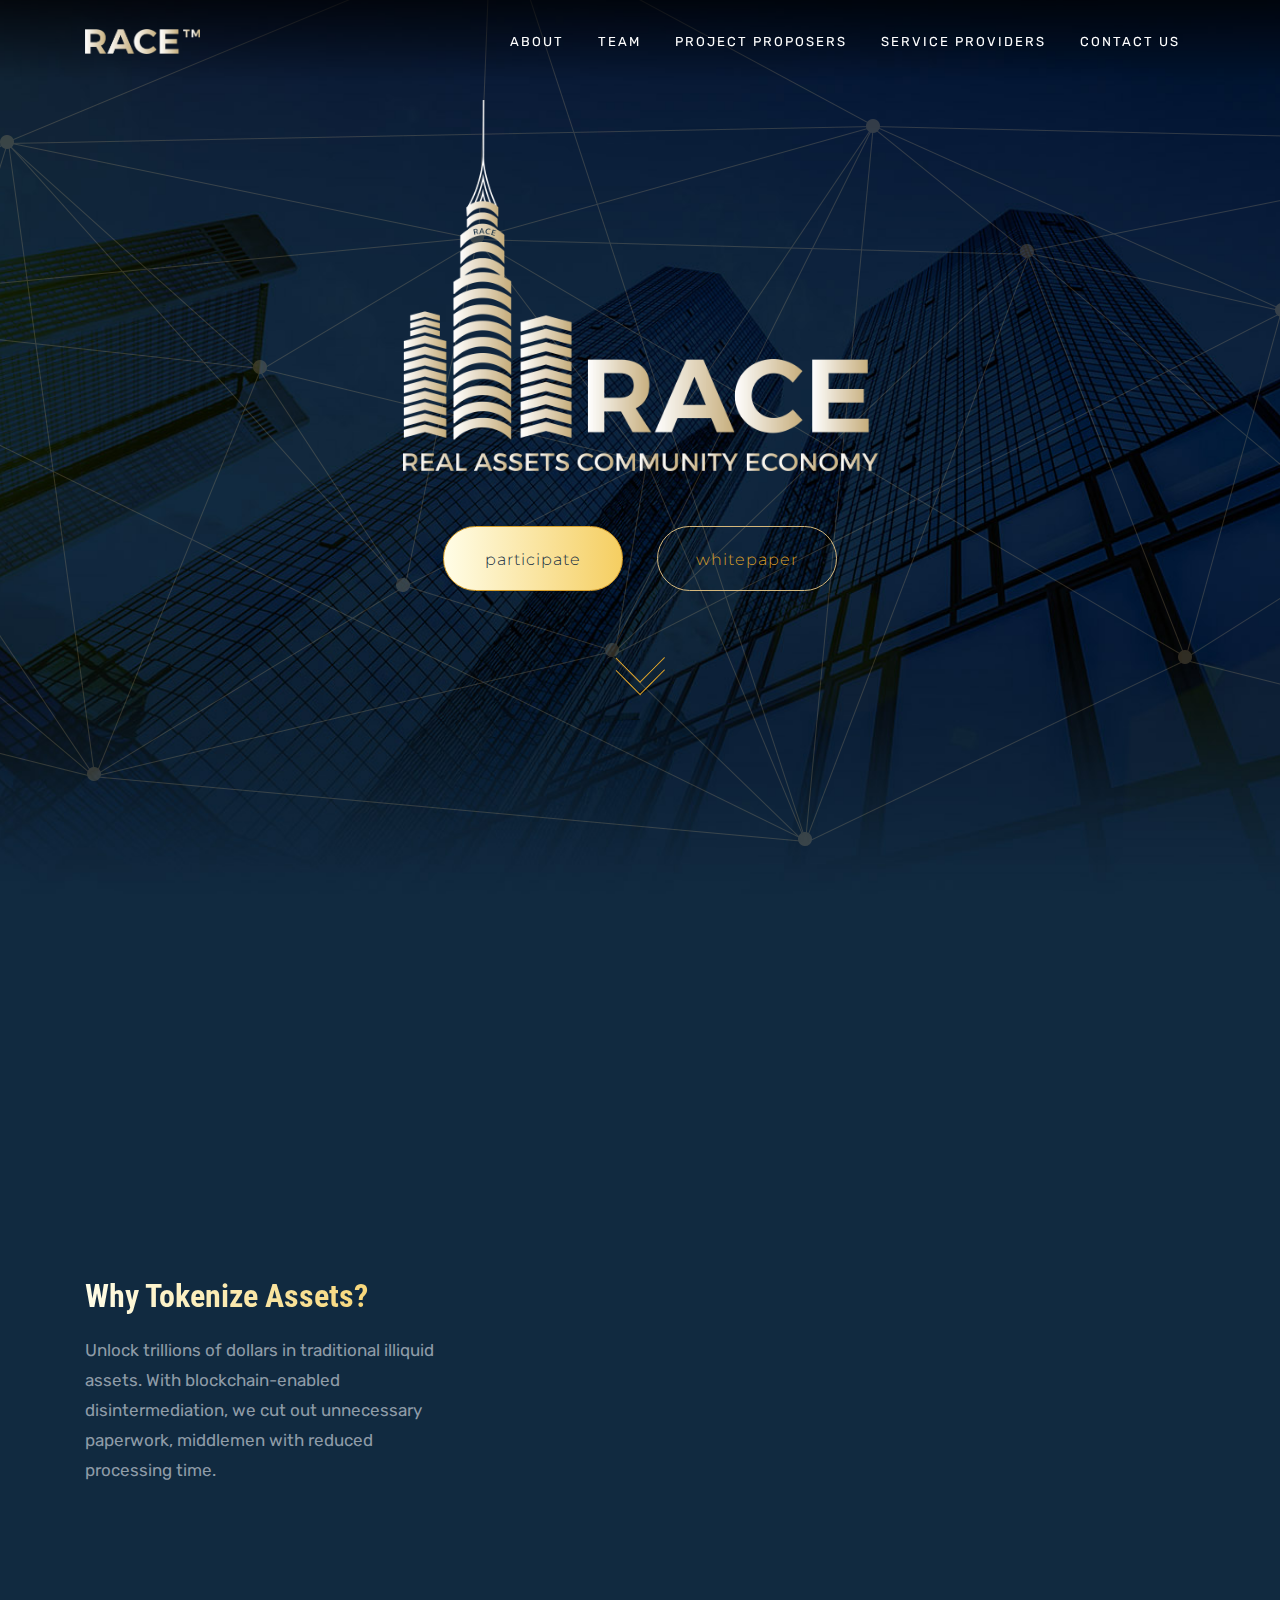
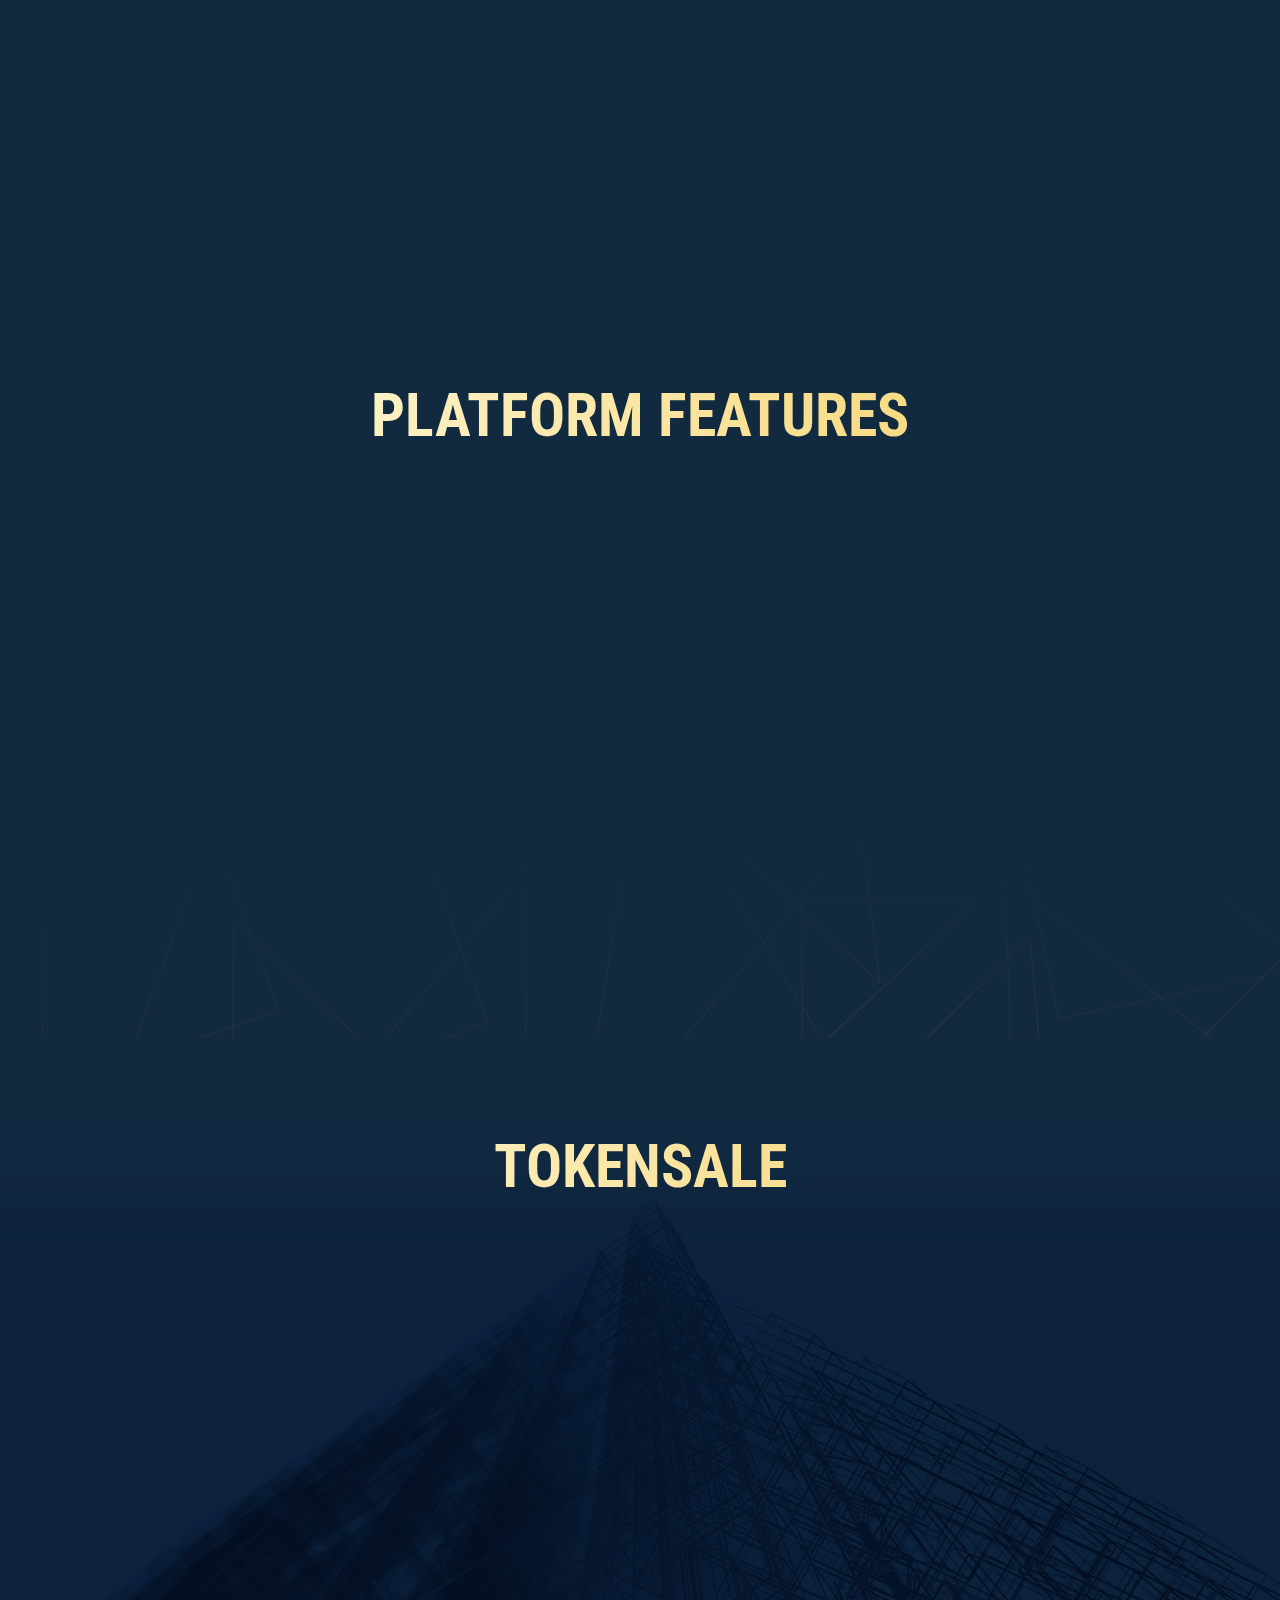
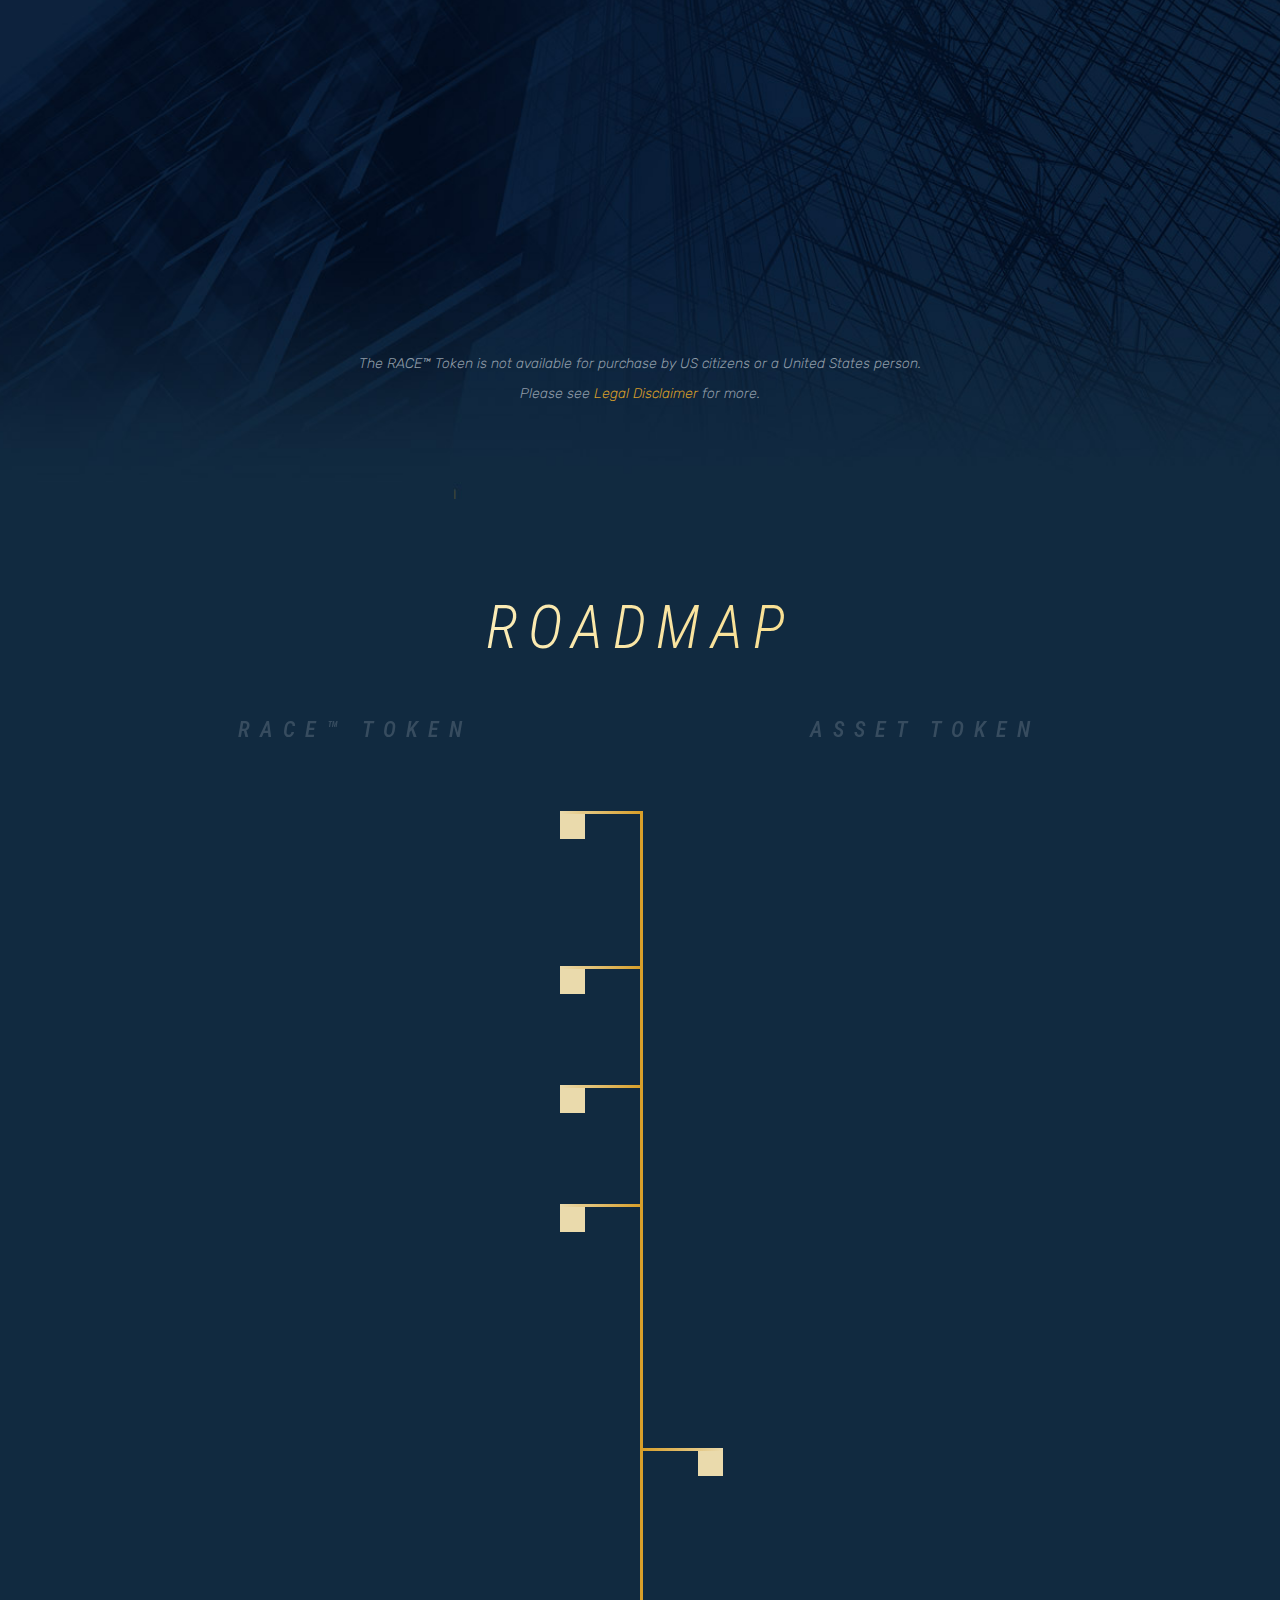
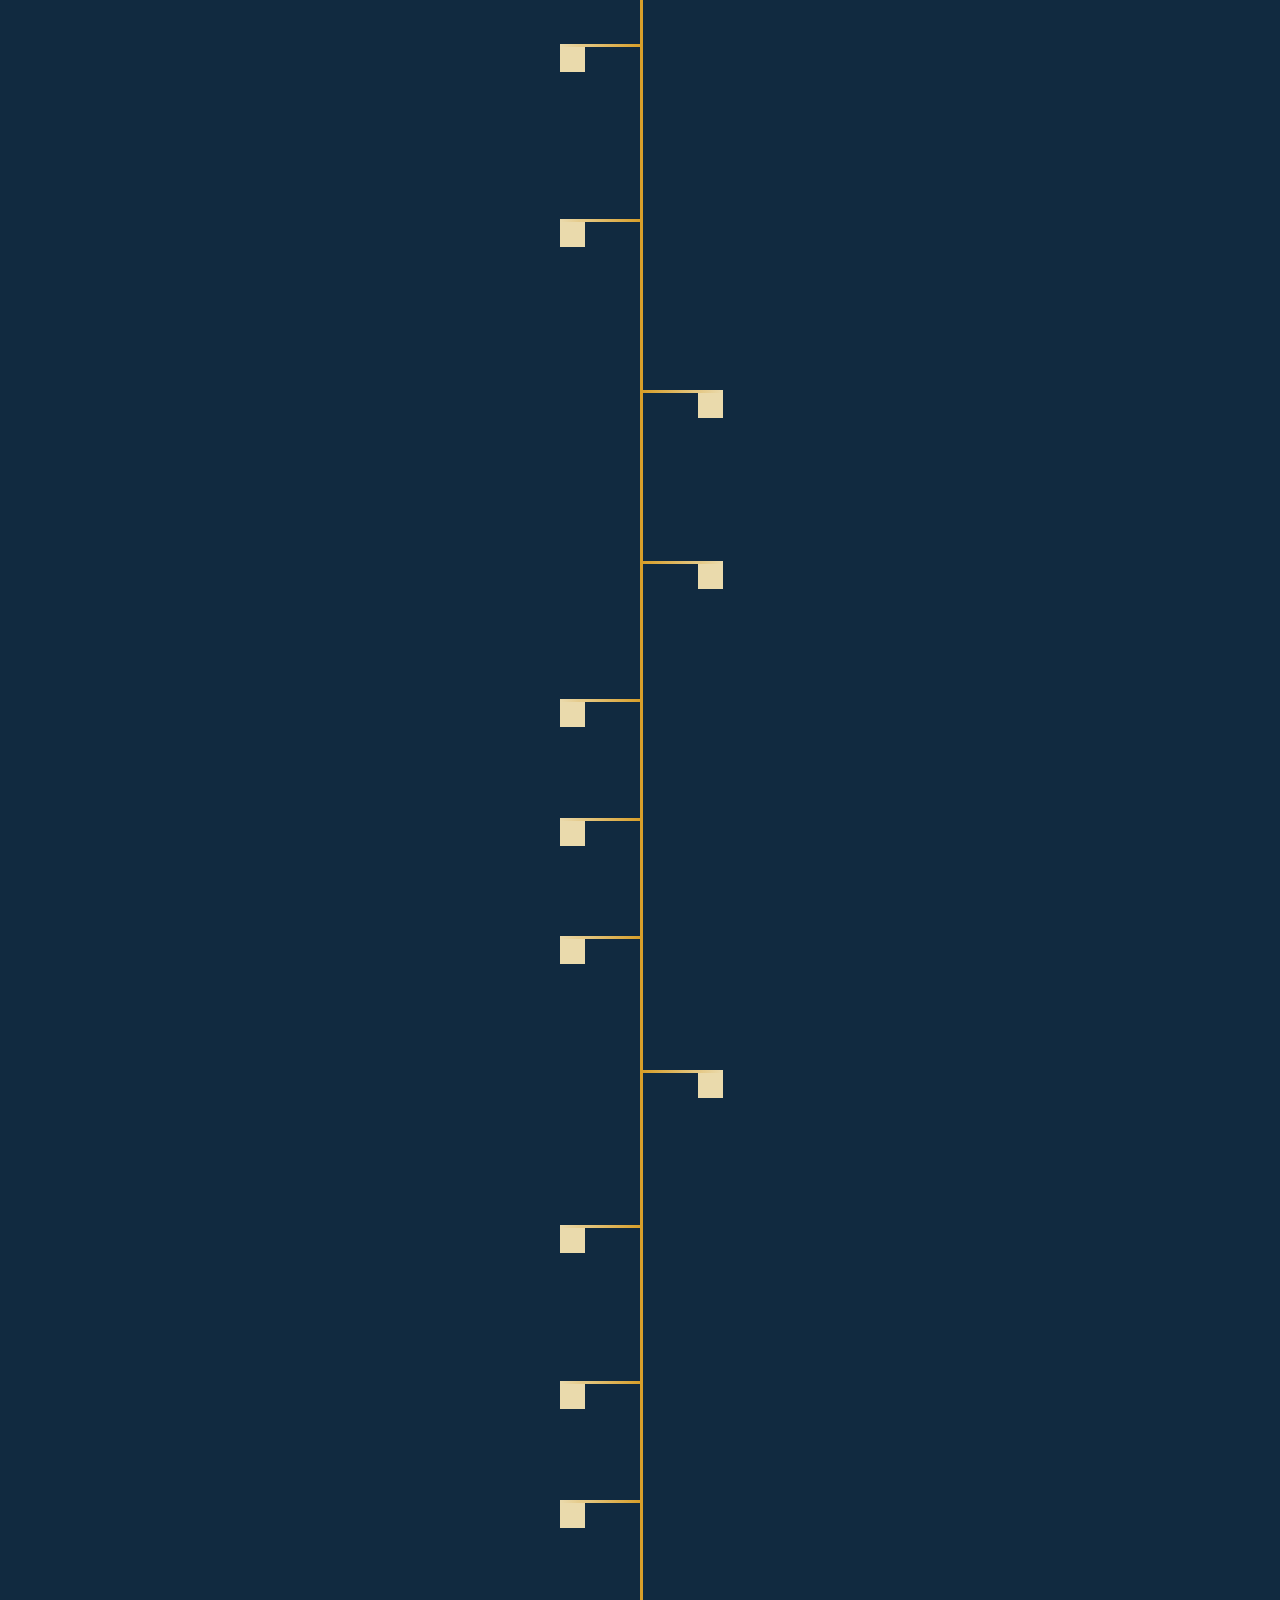
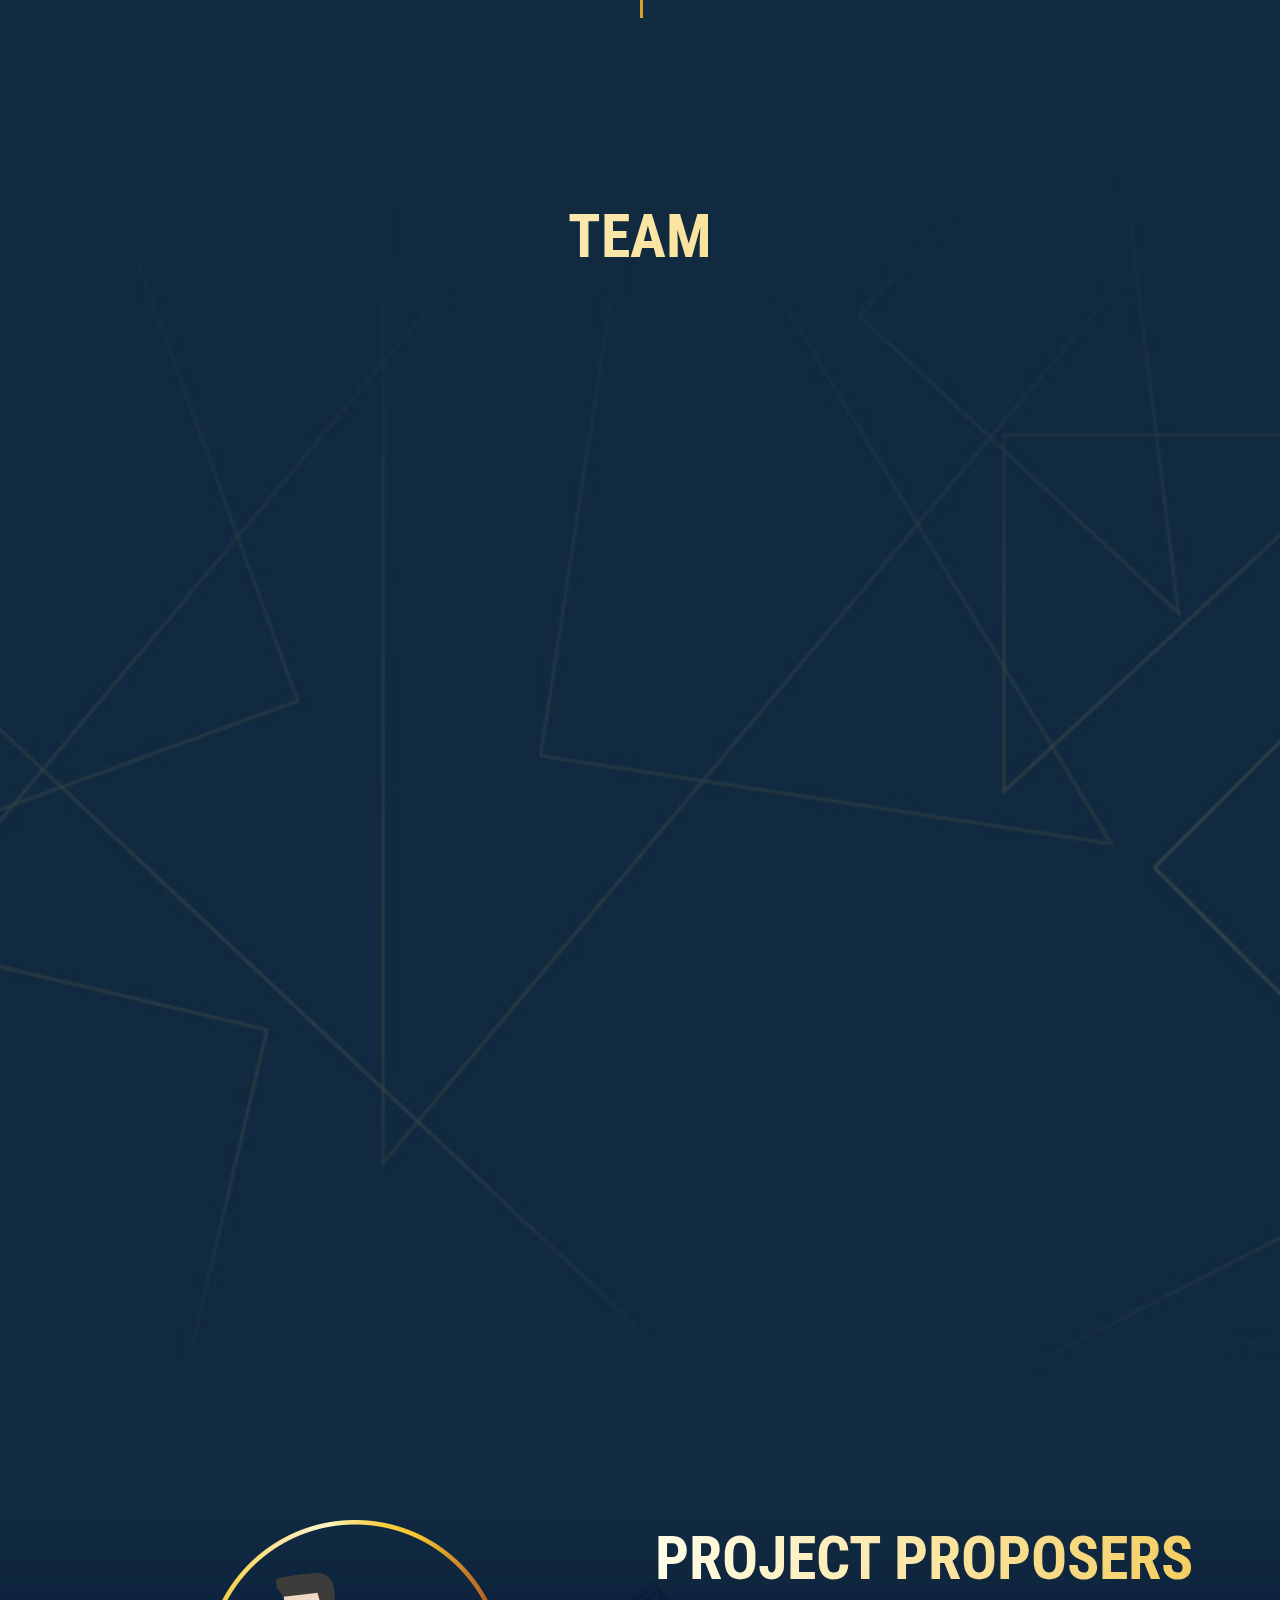
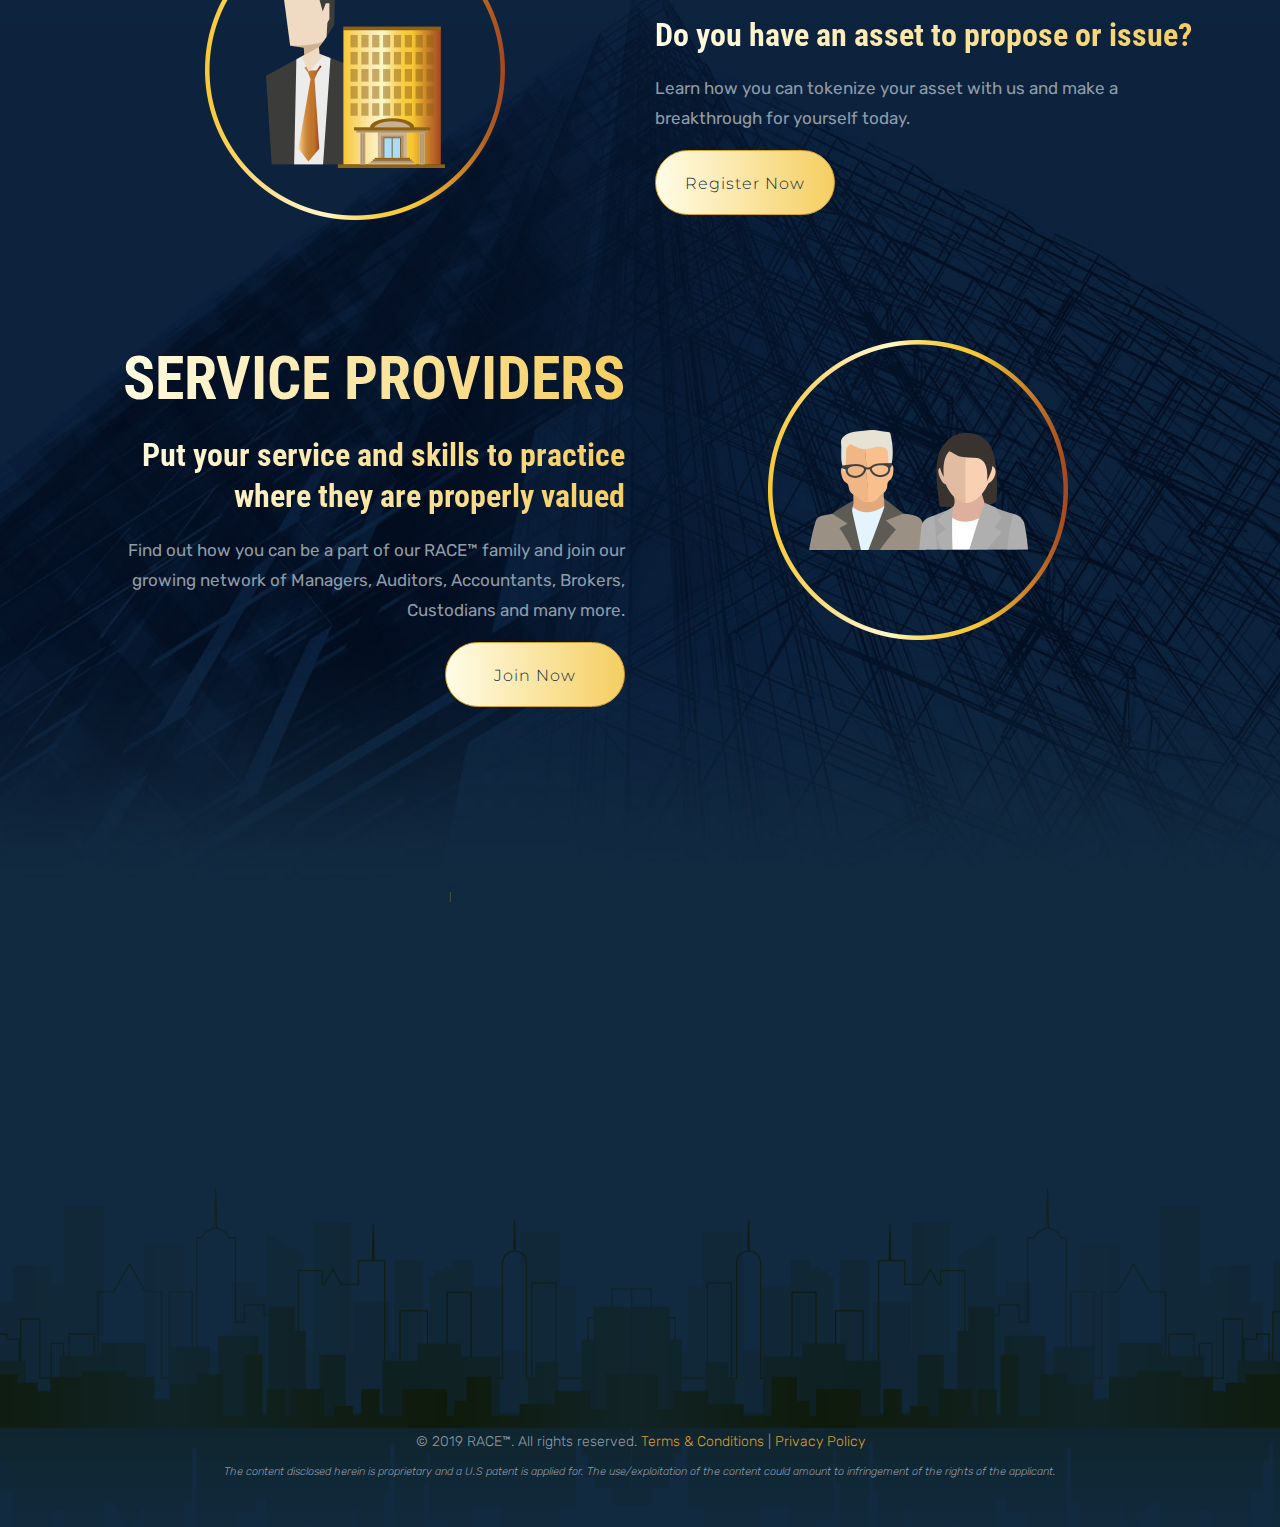
==== commit e3f32d61: "updated roadmap" ====
--- a/index.html
+++ b/index.html
@@ -560,6 +560,8 @@
             <h2>Q2 to Q3 - 2020</h2>
             <br>
             <p>Regulatory submission and approval of Digitised Asset platform (Singapore)</p>
+            <br>
+            <p>First Pilot Asset On Boarded On The RACE Platform As A Security Token</p>
           </div>
         </div>
       </div>
@@ -932,7 +934,7 @@
         <li><a href="https://www.linkedin.com/company/racetoken" class="social-links"><i class="fab fa-linkedin-in"></i></a></li>
         <li><a href="https://medium.com/RACETokenio" class="social-links"><i class="fab fa-medium-m"></i></a></li>
         <!----not posted yet----<li><a href="" class="social-links"><i class="fab fa-btc"></i></a></li>---->
-        <li><a href="t.me/RACEToken" class="social-links"><i class="fab fa-telegram-plane"></i></a></li>
+        <li><a href="https://t.me/RACEToken" class="social-links"><i class="fab fa-telegram-plane"></i></a></li>
       </ul>
     </div>
   </div>
@@ -1114,7 +1116,10 @@
 <!---------- Proposers & service provider pop form content ------------> 
 <div id="proposers-popup" class="white-popup mfp-hide sans">
   <h2>Project Proposers</h2>
-  <br><br>
+  <br>
+<p>If you are a General Partner, Property Owner or Developer who has access to assets/properties and want to be part of our community, please fill out the form below.</p>
+	<br>
+	<br>
   <form id="project_proposers" name="project_proposers" action="mail-project-prop.php" method="POST">
     <div class="v-pad">
       <p>Please enter your email address</p>
@@ -1124,6 +1129,7 @@
         <p>Where is your project located?</p>
       <input type='text' class="input-style" placeholder="Where is your project located" name="project_location" required/>
     </div>
+<!---- 
     <div class="v-pad">
       <p>Is it an existing building or a new development?</p>
       <select name="development_status" required>
@@ -1152,16 +1158,19 @@
         <option>Above 24 months</option>
       </select>
     </div>
+--->
     <br><br><br>
     <div style="float:right;">
-      <button type="submit" class="btn">Register</button>
+      <button type="submit" class="btn">Submit</button>
     </div>
     <div style="clear:both;"></div>
   </form>
 </div>
 <div id="service-popup" class="white-popup mfp-hide sans">
   <h2>Service Providers</h2>
-  <br><br>
+  <br>
+	<p>If you are providing any of the services below and want to enhance your career, become part of our community by filling out the form below</p>
+<br><br>
   <form name="service_provider_form" action="mail-service-provider.php" method="POST" id="service_provider_form">
     <div class="v-pad">
       <p>Please enter your email address</p>
@@ -1187,7 +1196,7 @@
     </div>
     <br><br><br>
     <div style="float:right;">
-      <button class="btn" type="submit">Register</button>
+      <button class="btn" type="submit">Submit</button>
     </div>
     <div style="clear:both;"></div>
   </form>
@@ -1199,7 +1208,34 @@
   <button type='submit' value='Submit' class="btn" onclick="reDirect()">OK</button>
 </div>
 <!---------- Proposers & service provider form content end ------------> 
-
+	
+<!---------- Whitepaper pop form content ------------> 
+<div id="whitepaper" class="white-popup mfp-hide sans">
+  <h2>Whitepaper</h2>
+  <br>
+	<p>Thank you for your interest. Kindly leave us your email address and we will send you the whitepaper as soon as it is released for public viewing.</p>
+	<br>
+	<br>
+  <form id="whitepaper_email" name="whitepaper_email" action="whitepaper-email.php" method="POST">
+    <div class="v-pad">
+      <p>Please enter your email address</p>
+      <input type='email' class="input-style" placeholder="Your email" name="email" required/>
+    </div>
+    <br><br><br>
+    <div style="float:right;">
+      <button class="btn" type="submit">Submit</button>
+    </div>
+    <div style="clear:both;"></div>
+  </form>
+</div>
+<div id="submit" class="white-popup mfp-hide sans" style="text-align:center;">
+  <h3>Thank you for submitting the necessary details.</h3>
+  <p>Our team will get back to you shortly.</p>
+  <br><br>
+  <button type='submit' value='Submit' class="btn" onclick="reDirect()">OK</button>
+</div>
+<!---------- Whitepaper pop form content end ------------> 
+	
 <!------------ Legal popup ------------>
 <div id="disclaimer" class="white-popup mfp-hide sans">
   <h2>Legal Disclaimer</h2>
@@ -1214,13 +1250,33 @@
   <p>Please note that purchases of RACE™ tokens are final and non-refundable. Individuals, businesses, and other organizations should carefully
       weigh the risks, costs, and benefits of acquiring RACE™ tokens.</p>
 </div>
-<!------------ Legal popup ------------>
-
+<!------------ Legal popup end ------------>
+	
+	
+<!------------ Whitepaper Popup ----------->
 <div id="whitepaper" class="white-popup mfp-hide sans">
-  <div style="padding-top:40px;"></div>
-  <p style="text-align:center;">Thank you for your interest. Kindly leave your email address here, and we will send you the whitepaper as soon as it is released for public viewing.</p>
-</div>
-
+  <h2>Whitepaper</h2>
+  <br><br>
+  <form id="whitepaper_email" name="whitepaper_email" action="whitepaper-email.php" method="POST">
+    <div class="v-pad">
+	<p style="text-align:center;">Thank you for your interest. Kindly leave your email address here, and we will send you the whitepaper as soon as it is released for public viewing.</p>
+      <br>
+	 <input type='email' class="input-style" placeholder="Your email" name="email" required/>
+    </div>
+    <br><br><br>
+    <div style="float:right;">
+      <button class="btn" type="submit">Submit</button>
+    </div>
+    <div style="clear:both;"></div>
+  </form>
+</div>
+<div id="submit" class="white-popup mfp-hide sans" style="text-align:center;">
+  <h3>Thank you for submitting the necessary details.</h3>
+  <p>Our team will get back to you shortly.</p>
+  <br><br>
+  <button type='submit' value='Submit' class="btn" onclick="reDirect()">OK</button>
+</div>
+<!------------ Whitepaper Popup end ----------->
  
 
 <!-- Add smooth transition menu --> 
@@ -1327,6 +1383,32 @@
               }
             });
     });
+    $( "#whitepaper_email" ).submit(function( event ) {
+      event.preventDefault();
+      var form = $('#whitepaper_email');
+      
+      var url = form.attr('action');
+      $.ajax({
+              type: "POST",
+              url: url,
+              data: form.serialize(), // serializes the form's elements.
+              success: function(data)
+              {
+                if(data=='success'){
+                  $.magnificPopup.open({
+                    items: {
+                      src: '#submit'
+                    },
+                    type: 'inline'
+                  });
+                }
+                else{
+                  alert(data)
+                }
+                
+              }
+            });
+    });
 </script>
 
 <!-- Animate element -->
